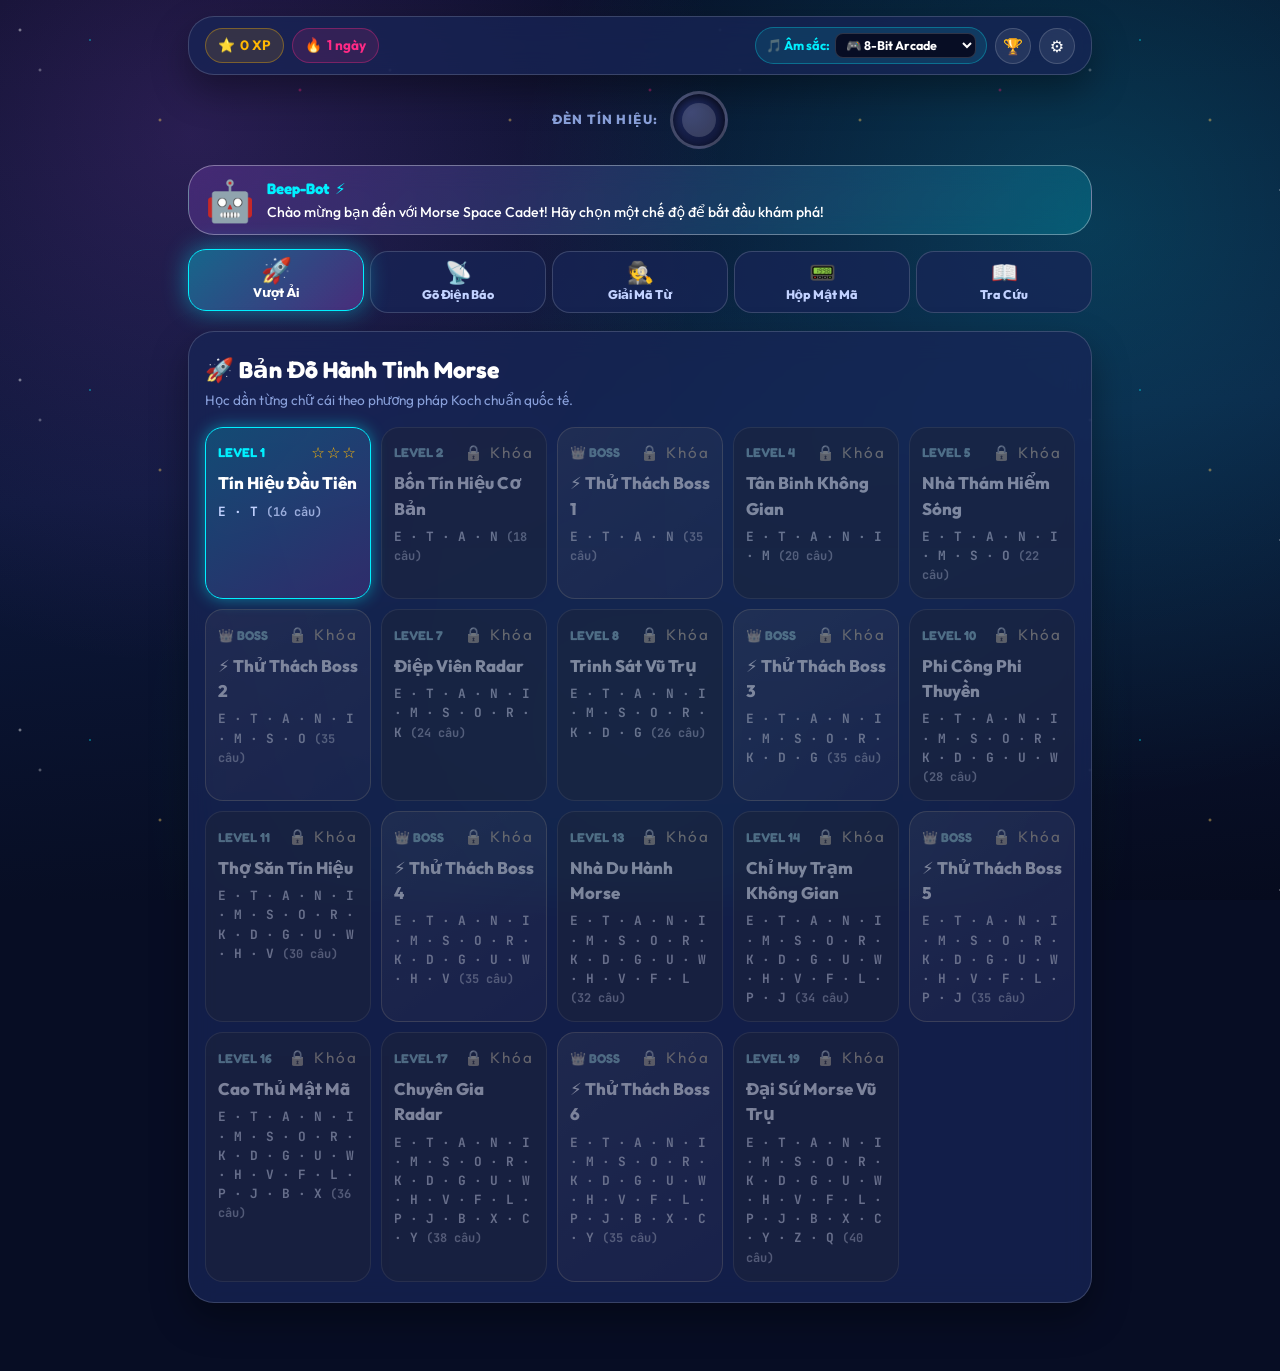
==== index-standalone.html @ 07207cd4 "Add files via upload" ====
﻿<!DOCTYPE html>
<html lang="vi">
<head>
  <meta charset="UTF-8">
  <meta name="viewport" content="width=device-width, initial-scale=1.0">
  <meta name="theme-color" content="#070d24">
  <meta name="description" content="Morse Space Cadet - Ứng dụng luyện tập mã Morse trực quan, đa giác quan và vui nhộn dành cho thiếu nhi và người mới bắt đầu.">
  <title>Morse Space Cadet 🚀 · Phiêu Lưu Mã Morse Thiếu Nhi</title>

  <!-- Google Fonts: Fredoka (Friendly Display), Outfit (Modern Clean), JetBrains Mono -->
  <link rel="preconnect" href="https://fonts.googleapis.com">
  <link rel="preconnect" href="https://fonts.gstatic.com" crossorigin>
  <link href="https://fonts.googleapis.com/css2?family=Fredoka:wght@500;600;700&family=JetBrains+Mono:wght@700;800&family=Outfit:wght@400;600;800;900&display=swap" rel="stylesheet">

  <!-- PWA & iOS Mobile App Support -->
  <link rel="manifest" href="manifest.json">
  <meta name="apple-mobile-web-app-capable" content="yes">
  <meta name="apple-mobile-web-app-status-bar-style" content="black-translucent">
  <meta name="apple-mobile-web-app-title" content="Morse Cadet">
  <link rel="apple-touch-icon" href="icons/apple-touch-icon.png">

  <style>
/* ==========================================================================
   MORSE SPACE CADET - MAIN DESIGN SYSTEM
   ========================================================================== */

:root {
  /* Color Palette: Space Adventure */
  --bg-space-dark: #070d24;
  --bg-space-medium: #0d183d;
  --bg-space-light: #162456;
  --bg-card: rgba(23, 37, 86, 0.75);
  --bg-card-hover: rgba(30, 49, 114, 0.85);
  --bg-glass: rgba(255, 255, 255, 0.08);
  --border-glass: rgba(255, 255, 255, 0.16);
  --border-glass-bright: rgba(255, 255, 255, 0.35);

  /* Primary & Accent Glows */
  --neon-cyan: #00f0ff;
  --neon-cyan-glow: rgba(0, 240, 255, 0.45);
  --neon-amber: #ffb703;
  --neon-amber-glow: rgba(255, 183, 3, 0.45);
  --neon-green: #06d6a0;
  --neon-green-glow: rgba(6, 214, 160, 0.45);
  --neon-pink: #ff2a85;
  --neon-pink-glow: rgba(255, 42, 133, 0.45);
  --neon-purple: #9d4edd;
  --neon-purple-glow: rgba(157, 78, 221, 0.45);

  /* Typography */
  --font-family-display: 'Fredoka', 'Outfit', system-ui, -apple-system, sans-serif;
  --font-family-body: 'Outfit', system-ui, -apple-system, sans-serif;
  --font-family-mono: 'JetBrains Mono', 'Courier New', monospace;

  /* Text Colors */
  --text-primary: #ffffff;
  --text-secondary: #c2d2ff;
  --text-muted: #8aa1db;
  --text-inverse: #070d24;

  /* UI Tokens */
  --radius-sm: 10px;
  --radius-md: 18px;
  --radius-lg: 26px;
  --radius-full: 9999px;
  --shadow-card: 0 16px 36px rgba(0, 0, 0, 0.35);
  --shadow-glow-cyan: 0 0 25px var(--neon-cyan-glow);
  --shadow-glow-amber: 0 0 25px var(--neon-amber-glow);
  --shadow-glow-green: 0 0 25px var(--neon-green-glow);
  --transition-fast: 0.15s cubic-bezier(0.4, 0, 0.2, 1);
  --transition-bounce: 0.35s cubic-bezier(0.34, 1.56, 0.64, 1);
}

/* ==========================================================================
   RESET & BASE
   ========================================================================== */

*, *::before, *::after {
  box-sizing: border-box;
  margin: 0;
  padding: 0;
}

html {
  font-size: 16px;
  scroll-behavior: smooth;
  -webkit-tap-highlight-color: transparent;
}

body {
  min-height: 100vh;
  font-family: var(--font-family-body);
  color: var(--text-primary);
  background-color: var(--bg-space-dark);
  background-image: 
    radial-gradient(circle at 15% 15%, rgba(157, 78, 221, 0.22) 0%, transparent 40%),
    radial-gradient(circle at 85% 25%, rgba(0, 240, 255, 0.18) 0%, transparent 45%),
    radial-gradient(circle at 50% 85%, rgba(6, 214, 160, 0.16) 0%, transparent 50%),
    linear-gradient(175deg, #070d24 0%, #0c183a 50%, #060b1e 100%);
  background-attachment: fixed;
  overflow-x: hidden;
  line-height: 1.5;
}

/* Cosmic Twinkle Stars Background */
body::before {
  content: "";
  position: fixed;
  inset: 0;
  background-image: 
    radial-gradient(2px 2px at 20px 30px, #ffffff, rgba(0,0,0,0)),
    radial-gradient(2px 2px at 40px 70px, rgba(255,255,255,0.7), rgba(0,0,0,0)),
    radial-gradient(1.5px 1.5px at 90px 40px, #00f0ff, rgba(0,0,0,0)),
    radial-gradient(2px 2px at 160px 120px, #ffd166, rgba(0,0,0,0)),
    radial-gradient(1.5px 1.5px at 230px 190px, rgba(255,255,255,0.8), rgba(0,0,0,0)),
    radial-gradient(2px 2px at 300px 90px, #ff2a85, rgba(0,0,0,0));
  background-repeat: repeat;
  background-size: 350px 350px;
  opacity: 0.65;
  pointer-events: none;
  z-index: 0;
}

/* Container */
.app-container {
  position: relative;
  width: min(920px, 94vw);
  margin: 0 auto;
  padding: 16px 8px 48px;
  z-index: 1;
}

button {
  font-family: inherit;
  border: none;
  background: none;
  cursor: pointer;
  outline: none;
}

input, select {
  font-family: inherit;
}

/* Accessibility */
.sr-only {
  position: absolute;
  width: 1px;
  height: 1px;
  padding: 0;
  margin: -1px;
  overflow: hidden;
  clip: rect(0, 0, 0, 0);
  border: 0;
}

.hidden {
  display: none !important;
}

/* ==========================================================================
   MORSE SPACE CADET - THEME SPACE & COMPONENTS (OPTIMIZED FOR MOBILE & DESKTOP)
   ========================================================================== */

/* Header & Top Status HUD */
.top-hud {
  display: flex;
  align-items: center;
  justify-content: space-between;
  flex-wrap: wrap;
  gap: 10px;
  margin-bottom: 16px;
  padding: 10px 16px;
  background: var(--bg-card);
  border: 1px solid var(--border-glass);
  border-radius: var(--radius-lg);
  backdrop-filter: blur(16px);
  box-shadow: var(--shadow-card);
}

.hud-left, .hud-right {
  display: flex;
  align-items: center;
  gap: 8px;
  flex-wrap: wrap;
}

.hud-pill {
  display: inline-flex;
  align-items: center;
  gap: 5px;
  padding: 6px 12px;
  background: var(--bg-glass);
  border: 1px solid var(--border-glass);
  border-radius: var(--radius-full);
  font-size: 0.85rem;
  font-weight: 700;
  color: var(--text-secondary);
  transition: var(--transition-fast);
  user-select: none;
}

.hud-pill:hover {
  background: rgba(255, 255, 255, 0.14);
  border-color: var(--border-glass-bright);
}

.hud-pill.xp-pill {
  color: var(--neon-amber);
  border-color: rgba(255, 183, 3, 0.35);
  background: rgba(255, 183, 3, 0.12);
}

.hud-pill.streak-pill {
  color: var(--neon-pink);
  border-color: rgba(255, 42, 133, 0.35);
  background: rgba(255, 42, 133, 0.12);
}

/* Sound Skin Selector & Controls */
.skin-selector {
  display: flex;
  align-items: center;
  gap: 5px;
  padding: 5px 10px;
  background: rgba(0, 240, 255, 0.1);
  border: 1px solid rgba(0, 240, 255, 0.3);
  border-radius: var(--radius-full);
  font-size: 0.8rem;
  font-weight: 700;
  color: var(--neon-cyan);
}

.skin-select-dropdown {
  background: var(--bg-space-dark);
  color: #fff;
  border: 1px solid var(--border-glass);
  border-radius: 8px;
  padding: 3px 6px;
  font-size: 0.78rem;
  font-weight: 700;
  cursor: pointer;
}

.icon-btn {
  display: inline-flex;
  align-items: center;
  justify-content: center;
  width: 36px;
  height: 36px;
  background: var(--bg-glass);
  border: 1px solid var(--border-glass);
  border-radius: 50%;
  color: #fff;
  font-size: 1rem;
  transition: var(--transition-fast);
}

.icon-btn:hover {
  background: rgba(255, 255, 255, 0.18);
  transform: scale(1.08);
}

.icon-btn.active {
  background: var(--neon-cyan);
  color: var(--text-inverse);
  box-shadow: 0 0 12px var(--neon-cyan-glow);
}

/* ==========================================================================
   SIGNAL BEACON HUD (LIGHT & SOUND VISUALIZER)
   ========================================================================== */

.signal-beacon-wrap {
  display: flex;
  align-items: center;
  justify-content: center;
  gap: 12px;
  margin: 8px 0 16px;
}

.beacon-lamp {
  position: relative;
  width: 58px;
  height: 58px;
  border-radius: 50%;
  background: radial-gradient(circle at 35% 35%, #1e295d, #0d1330);
  border: 3px solid rgba(255, 255, 255, 0.2);
  box-shadow: inset 0 3px 8px rgba(0, 0, 0, 0.6);
  display: flex;
  align-items: center;
  justify-content: center;
  transition: all 0.05s ease;
}

.beacon-core {
  width: 34px;
  height: 34px;
  border-radius: 50%;
  background: rgba(255, 255, 255, 0.15);
  transition: all 0.05s ease;
}

.beacon-lamp.flashing {
  border-color: #fff;
  box-shadow: 
    0 0 20px #ffea00,
    0 0 45px #ffb703,
    0 0 80px rgba(255, 183, 3, 0.8),
    inset 0 0 15px #ffffff;
  transform: scale(1.1);
}

.beacon-lamp.flashing .beacon-core {
  background: #ffffff;
  box-shadow: 0 0 25px #ffffff;
}

.beacon-label {
  font-size: 0.82rem;
  font-weight: 800;
  text-transform: uppercase;
  letter-spacing: 1.2px;
  color: var(--text-muted);
}

/* ==========================================================================
   MASCOT BEEP-BOT
   ========================================================================== */

.mascot-container {
  display: flex;
  align-items: center;
  gap: 12px;
  margin-bottom: 16px;
  padding: 12px 16px;
  background: linear-gradient(135deg, rgba(157, 78, 221, 0.25), rgba(0, 240, 255, 0.18));
  border: 1px solid var(--border-glass-bright);
  border-radius: var(--radius-lg);
  backdrop-filter: blur(12px);
  position: relative;
  overflow: hidden;
}

.mascot-bot {
  position: relative;
  font-size: 2.5rem;
  line-height: 1;
  flex-shrink: 0;
  animation: floatBot 3s ease-in-out infinite;
}

.mascot-bubble {
  position: relative;
  flex: 1;
  min-width: 0;
}

.mascot-name {
  font-family: var(--font-family-display);
  font-size: 0.95rem;
  font-weight: 800;
  color: var(--neon-cyan);
  display: flex;
  align-items: center;
  gap: 5px;
}

.mascot-msg {
  font-size: 0.88rem;
  color: #fff;
  margin-top: 2px;
  font-weight: 500;
  line-height: 1.35;
  word-break: break-word;
}

/* ==========================================================================
   MAIN NAVIGATION TABS (5 MODES)
   ========================================================================== */

.nav-tabs {
  display: grid;
  grid-template-columns: repeat(5, 1fr);
  gap: 6px;
  margin-bottom: 18px;
  width: 100%;
}

.tab-btn {
  display: flex;
  flex-direction: column;
  align-items: center;
  justify-content: center;
  gap: 4px;
  padding: 10px 4px;
  background: var(--bg-card);
  border: 1px solid var(--border-glass);
  border-radius: var(--radius-md);
  color: var(--text-secondary);
  font-size: 0.78rem;
  font-weight: 800;
  text-align: center;
  cursor: pointer;
  transition: var(--transition-bounce);
  user-select: none;
  min-width: 0;
}

.tab-btn .tab-icon {
  font-size: 1.35rem;
  line-height: 1;
  transition: transform var(--transition-bounce);
}

.tab-btn:hover {
  background: var(--bg-card-hover);
  border-color: var(--border-glass-bright);
  color: #fff;
  transform: translateY(-2px);
}

.tab-btn.active {
  background: linear-gradient(135deg, rgba(0, 240, 255, 0.35), rgba(157, 78, 221, 0.35));
  border-color: var(--neon-cyan);
  color: #fff;
  box-shadow: var(--shadow-glow-cyan);
  transform: translateY(-2px);
}

.tab-btn.active .tab-icon {
  transform: scale(1.15);
}

/* ==========================================================================
   CARDS & PANELS
   ========================================================================== */

.game-card {
  background: var(--bg-card);
  border: 1px solid var(--border-glass);
  border-radius: var(--radius-lg);
  padding: 20px 16px;
  backdrop-filter: blur(14px);
  box-shadow: var(--shadow-card);
  margin-bottom: 20px;
  position: relative;
  overflow: hidden;
  width: 100%;
}

.card-header {
  display: flex;
  align-items: center;
  justify-content: space-between;
  flex-wrap: wrap;
  gap: 10px;
  margin-bottom: 16px;
}

.card-title {
  font-family: var(--font-family-display);
  font-size: clamp(1.2rem, 4.5vw, 1.45rem);
  font-weight: 800;
  color: #fff;
  display: flex;
  align-items: center;
  gap: 6px;
}

.card-subtitle {
  font-size: 0.85rem;
  color: var(--text-muted);
  margin-top: 3px;
}

/* ==========================================================================
   BUTTONS
   ========================================================================== */

.btn {
  display: inline-flex;
  align-items: center;
  justify-content: center;
  gap: 6px;
  padding: 10px 20px;
  border-radius: var(--radius-full);
  font-family: var(--font-family-display);
  font-size: 0.95rem;
  font-weight: 800;
  text-transform: uppercase;
  letter-spacing: 0.5px;
  transition: var(--transition-bounce);
  cursor: pointer;
  user-select: none;
  box-shadow: 0 6px 16px rgba(0, 0, 0, 0.25);
  text-align: center;
  white-space: nowrap;
}

.btn:hover {
  transform: translateY(-2px) scale(1.02);
}

.btn:active {
  transform: translateY(1px) scale(0.98);
}

.btn-primary {
  background: linear-gradient(135deg, #00f0ff, #0099ff);
  color: #070d24;
  box-shadow: 0 0 16px var(--neon-cyan-glow);
}

.btn-success {
  background: linear-gradient(135deg, #06d6a0, #05a077);
  color: #070d24;
  box-shadow: 0 0 16px var(--neon-green-glow);
}

.btn-danger {
  background: linear-gradient(135deg, #ff2a85, #d90429);
  color: #fff;
  box-shadow: 0 0 16px var(--neon-pink-glow);
}

.btn-accent {
  background: linear-gradient(135deg, #ffd166, #ff9f1c);
  color: #070d24;
  box-shadow: 0 0 16px var(--neon-amber-glow);
}

.btn-ghost {
  background: var(--bg-glass);
  color: var(--text-secondary);
  border: 1px solid var(--border-glass);
}

.btn-ghost:hover {
  background: rgba(255, 255, 255, 0.16);
  color: #fff;
  border-color: var(--border-glass-bright);
}

.btn-lg {
  padding: 14px 28px;
  font-size: 1.05rem;
}

.btn-sm {
  padding: 6px 14px;
  font-size: 0.8rem;
}

/* ==========================================================================
   ADVENTURE MODE & QUIZ UI
   ========================================================================== */

.quiz-hero-display {
  display: flex;
  flex-direction: column;
  align-items: center;
  justify-content: center;
  margin: 12px 0 18px;
  text-align: center;
}

.quiz-signal-dots {
  font-family: var(--font-family-mono);
  font-size: clamp(2.2rem, 7vw, 3.4rem);
  font-weight: 900;
  color: var(--neon-cyan);
  letter-spacing: clamp(6px, 2vw, 12px);
  min-height: 56px;
  display: flex;
  align-items: center;
  justify-content: center;
  text-shadow: 0 0 15px var(--neon-cyan-glow);
}

.quiz-feedback {
  font-size: clamp(0.9rem, 3.5vw, 1.05rem);
  font-weight: 700;
  color: var(--text-secondary);
  margin-top: 6px;
  min-height: 24px;
}

.challenge-hud {
  display: flex;
  align-items: center;
  justify-content: space-between;
  padding: 8px 14px;
  background: rgba(255, 183, 3, 0.14);
  border: 1px solid rgba(255, 183, 3, 0.35);
  border-radius: var(--radius-md);
  margin-bottom: 12px;
  font-size: 0.88rem;
  font-weight: 800;
}

.hearts-display {
  font-size: 1.2rem;
  letter-spacing: 3px;
}

.progress-bar-container {
  width: 100%;
  height: 10px;
  background: rgba(255, 255, 255, 0.1);
  border-radius: var(--radius-full);
  overflow: hidden;
  margin: 8px 0 16px;
}

.progress-bar-fill {
  height: 100%;
  width: 0%;
  background: linear-gradient(90deg, var(--neon-cyan), var(--neon-green));
  border-radius: var(--radius-full);
  transition: width 0.3s ease;
  box-shadow: 0 0 12px var(--neon-green-glow);
}

/* ==========================================================================
   MOBILE-PERFECT INTERACTIVE MORSE KEYBOARD
   ========================================================================== */

.morse-keyboard {
  display: flex;
  flex-direction: column;
  gap: 6px;
  width: 100%;
  max-width: 680px;
  margin: 0 auto;
  box-sizing: border-box;
}

.keyboard-row {
  display: flex;
  justify-content: center;
  align-items: center;
  gap: 4px;
  width: 100%;
  box-sizing: border-box;
}

.key-btn {
  flex: 1 1 0;
  min-width: 0;
  max-width: 58px;
  height: 48px;
  padding: 0 2px;
  border-radius: 10px;
  background: rgba(255, 255, 255, 0.1);
  border: 1px solid var(--border-glass);
  color: #fff;
  font-family: var(--font-family-display);
  font-size: clamp(1.05rem, 3.8vw, 1.25rem);
  font-weight: 800;
  cursor: pointer;
  transition: all 0.1s ease;
  box-shadow: 0 3px 8px rgba(0, 0, 0, 0.2);
  display: flex;
  align-items: center;
  justify-content: center;
  user-select: none;
  -webkit-user-select: none;
}

.key-btn.active {
  background: linear-gradient(145deg, #1e3a8a, #2563eb);
  border-color: #60a5fa;
}

.key-btn.active:hover {
  background: linear-gradient(145deg, #2563eb, #3b82f6);
  transform: translateY(-2px);
  box-shadow: 0 5px 12px rgba(37, 99, 235, 0.4);
}

.key-btn.active:active {
  transform: translateY(1px);
}

.key-btn.disabled {
  opacity: 0.22;
  cursor: not-allowed;
  pointer-events: none;
}

.key-btn.correct-burst {
  background: var(--neon-green) !important;
  color: #070d24 !important;
  transform: scale(1.12) !important;
  box-shadow: 0 0 16px var(--neon-green-glow) !important;
}

.key-btn.wrong-burst {
  background: var(--neon-pink) !important;
  color: #fff !important;
  animation: shake 0.4s ease;
}

/* ==========================================================================
   TELEGRAPH KEYER (SENDING MODE)
   ========================================================================== */

.keyer-station {
  display: flex;
  flex-direction: column;
  align-items: center;
  text-align: center;
  gap: 16px;
  width: 100%;
}

.telegraph-key-outer {
  position: relative;
  width: min(200px, 52vw);
  aspect-ratio: 1;
  border-radius: 50%;
  padding: 12px;
  background: radial-gradient(circle at 35% 35%, #2a3b75, #111a3d);
  box-shadow: 0 12px 26px rgba(0, 0, 0, 0.4), inset 0 2px 6px rgba(255, 255, 255, 0.2);
  display: flex;
  align-items: center;
  justify-content: center;
}

.telegraph-key-btn {
  width: 100%;
  height: 100%;
  border-radius: 50%;
  background: radial-gradient(circle at 35% 30%, #7ff1d1, #06d6a0 60%, #039e75);
  border: 4px solid rgba(255, 255, 255, 0.4);
  color: #052a20;
  font-family: var(--font-family-display);
  font-size: clamp(1rem, 3.8vw, 1.25rem);
  font-weight: 900;
  cursor: pointer;
  user-select: none;
  touch-action: none;
  box-shadow: 
    0 8px 18px rgba(0, 0, 0, 0.3),
    inset 0 -6px 10px rgba(0, 0, 0, 0.2),
    inset 0 5px 10px rgba(255, 255, 255, 0.4);
  transition: all 0.08s ease;
  display: flex;
  flex-direction: column;
  align-items: center;
  justify-content: center;
  line-height: 1.2;
}

.telegraph-key-btn.pressed {
  transform: translateY(5px) scale(0.96);
  background: radial-gradient(circle at 35% 30%, #a2ffe7, #06d6a0 70%, #02805e);
  box-shadow: 
    0 3px 8px rgba(0, 0, 0, 0.2),
    0 0 22px var(--neon-green-glow),
    inset 0 4px 10px rgba(0, 0, 0, 0.3);
}

.sending-readout-box {
  width: 100%;
  max-width: 440px;
  min-height: 50px;
  padding: 10px 16px;
  background: rgba(4, 9, 26, 0.6);
  border: 1px solid var(--border-glass);
  border-radius: var(--radius-md);
  font-family: var(--font-family-mono);
  font-size: clamp(1.3rem, 5vw, 1.6rem);
  font-weight: 800;
  color: var(--neon-cyan);
  letter-spacing: 5px;
  display: flex;
  align-items: center;
  justify-content: center;
}

/* ==========================================================================
   WORD DECODER (SECRET WORD MISSION)
   ========================================================================== */

.word-mission-box {
  display: flex;
  flex-direction: column;
  align-items: center;
  gap: 14px;
  width: 100%;
}

.mystery-slots {
  display: flex;
  gap: 8px;
  flex-wrap: wrap;
  justify-content: center;
  width: 100%;
}

.mystery-slot {
  width: clamp(38px, 11vw, 54px);
  height: clamp(48px, 14vw, 64px);
  background: rgba(255, 255, 255, 0.08);
  border: 2px dashed rgba(255, 255, 255, 0.25);
  border-radius: var(--radius-md);
  display: flex;
  align-items: center;
  justify-content: center;
  font-family: var(--font-family-display);
  font-size: clamp(1.4rem, 5vw, 1.85rem);
  font-weight: 900;
  color: #fff;
  transition: var(--transition-bounce);
}

.mystery-slot.revealed {
  border: 2px solid var(--neon-cyan);
  background: rgba(0, 240, 255, 0.15);
  color: var(--neon-cyan);
  box-shadow: 0 0 14px var(--neon-cyan-glow);
  animation: popIn 0.3s cubic-bezier(0.34, 1.56, 0.64, 1);
}

.mystery-slot.current {
  border-color: var(--neon-amber);
  background: rgba(255, 183, 3, 0.12);
  box-shadow: 0 0 14px var(--neon-amber-glow);
}

.word-clue-pill {
  padding: 6px 14px;
  background: rgba(157, 78, 221, 0.15);
  border: 1px solid rgba(157, 78, 221, 0.4);
  border-radius: var(--radius-full);
  font-size: 0.85rem;
  font-weight: 700;
  color: #e0aaff;
  text-align: center;
}

/* ==========================================================================
   TRANSLATOR & BROADCASTER
   ========================================================================== */

.translator-grid {
  display: grid;
  grid-template-columns: repeat(auto-fit, minmax(260px, 1fr));
  gap: 14px;
  width: 100%;
}

.trans-box {
  display: flex;
  flex-direction: column;
  gap: 8px;
}

.trans-box textarea {
  width: 100%;
  min-height: 100px;
  padding: 12px;
  border-radius: var(--radius-md);
  background: rgba(6, 12, 33, 0.7);
  border: 1px solid var(--border-glass);
  color: #fff;
  font-size: 0.95rem;
  line-height: 1.45;
  resize: vertical;
}

.trans-box textarea:focus {
  outline: none;
  border-color: var(--neon-cyan);
  box-shadow: 0 0 12px var(--neon-cyan-glow);
}

.trans-box textarea.morse-area {
  font-family: var(--font-family-mono);
  letter-spacing: 3px;
  color: var(--neon-cyan);
}

/* ==========================================================================
   FLASHCARDS & MNEMONICS
   ========================================================================== */

.flashcard-grid {
  display: grid;
  grid-template-columns: repeat(auto-fill, minmax(110px, 1fr));
  gap: 10px;
  width: 100%;
}

.mnemonic-card {
  background: var(--bg-card);
  border: 1px solid var(--border-glass);
  border-radius: var(--radius-md);
  padding: 12px 8px;
  display: flex;
  flex-direction: column;
  align-items: center;
  text-align: center;
  cursor: pointer;
  transition: var(--transition-bounce);
}

.mnemonic-card:hover {
  background: var(--bg-card-hover);
  border-color: var(--neon-cyan);
  transform: translateY(-3px);
  box-shadow: 0 6px 16px rgba(0, 240, 255, 0.25);
}

.mnemonic-letter {
  font-family: var(--font-family-display);
  font-size: 1.75rem;
  font-weight: 900;
  color: #fff;
}

.mnemonic-code {
  font-family: var(--font-family-mono);
  font-size: 1.05rem;
  font-weight: 800;
  color: var(--neon-cyan);
  letter-spacing: 2px;
  margin: 3px 0;
}

.mnemonic-icon {
  font-size: 1.4rem;
  margin-top: 3px;
}

.mnemonic-word {
  font-size: 0.74rem;
  color: var(--text-muted);
  font-weight: 600;
}

/* ==========================================================================
   LEVEL SELECTION MAP
   ========================================================================== */

.level-map-grid {
  display: grid;
  grid-template-columns: repeat(auto-fill, minmax(140px, 1fr));
  gap: 10px;
  margin-top: 14px;
  width: 100%;
}

.level-card-btn {
  background: var(--bg-card);
  border: 1px solid var(--border-glass);
  border-radius: var(--radius-md);
  padding: 14px 12px;
  display: flex;
  flex-direction: column;
  gap: 6px;
  text-align: left;
  cursor: pointer;
  transition: var(--transition-bounce);
  position: relative;
}

.level-card-btn:hover:not(.locked) {
  background: var(--bg-card-hover);
  border-color: var(--neon-cyan);
  transform: translateY(-2px);
  box-shadow: 0 8px 20px rgba(0, 0, 0, 0.3);
}

.level-card-btn.current {
  border-color: var(--neon-cyan);
  background: linear-gradient(145deg, rgba(0, 240, 255, 0.2), rgba(157, 78, 221, 0.2));
  box-shadow: 0 0 16px var(--neon-cyan-glow);
}

.level-card-btn.challenge {
  border-color: rgba(255, 183, 3, 0.4);
  background: linear-gradient(145deg, rgba(255, 183, 3, 0.15), rgba(255, 42, 133, 0.15));
}

.level-card-btn.locked {
  opacity: 0.45;
  cursor: not-allowed;
  filter: grayscale(0.8);
}

.level-stars {
  color: var(--neon-amber);
  font-size: 0.95rem;
  letter-spacing: 2px;
}

.level-num-badge {
  font-family: var(--font-family-display);
  font-size: 0.8rem;
  font-weight: 800;
  color: var(--neon-cyan);
}

.level-letters-tag {
  font-family: var(--font-family-mono);
  font-size: 0.8rem;
  font-weight: 700;
  color: var(--text-secondary);
}

/* ==========================================================================
   BADGES & TROPHIES
   ========================================================================== */

.badge-grid {
  display: grid;
  grid-template-columns: repeat(auto-fill, minmax(110px, 1fr));
  gap: 10px;
  width: 100%;
}

.badge-item {
  background: var(--bg-card);
  border: 1px solid var(--border-glass);
  border-radius: var(--radius-md);
  padding: 12px 8px;
  display: flex;
  flex-direction: column;
  align-items: center;
  text-align: center;
  gap: 4px;
  transition: var(--transition-fast);
}

.badge-item.unlocked {
  border-color: var(--neon-amber);
  background: rgba(255, 183, 3, 0.1);
  box-shadow: 0 0 12px var(--neon-amber-glow);
}

.badge-item.locked {
  opacity: 0.35;
  filter: grayscale(1);
}

.badge-icon {
  font-size: 1.8rem;
}

.badge-title {
  font-family: var(--font-family-display);
  font-size: 0.8rem;
  font-weight: 800;
  color: #fff;
}

.badge-desc {
  font-size: 0.7rem;
  color: var(--text-muted);
}

/* ==========================================================================
   MODAL DIALOGS
   ========================================================================== */

.modal-overlay {
  position: fixed;
  inset: 0;
  background: rgba(4, 8, 24, 0.85);
  backdrop-filter: blur(8px);
  display: flex;
  align-items: center;
  justify-content: center;
  padding: 14px;
  z-index: 100;
  animation: fadeIn 0.2s ease;
}

.modal-box {
  width: min(500px, 94vw);
  background: linear-gradient(160deg, #162456, #0d183d);
  border: 1px solid var(--border-glass-bright);
  border-radius: var(--radius-lg);
  padding: 24px 18px;
  text-align: center;
  box-shadow: 0 20px 50px rgba(0, 0, 0, 0.6);
  animation: popIn 0.35s cubic-bezier(0.34, 1.56, 0.64, 1);
}

.modal-icon {
  font-size: 3.5rem;
  margin-bottom: 10px;
}

.modal-title {
  font-family: var(--font-family-display);
  font-size: clamp(1.4rem, 5vw, 1.7rem);
  font-weight: 900;
  color: #fff;
  margin-bottom: 6px;
}

.modal-desc {
  font-size: 0.92rem;
  color: var(--text-secondary);
  line-height: 1.45;
  margin-bottom: 20px;
}

.modal-actions {
  display: flex;
  gap: 10px;
  justify-content: center;
  flex-wrap: wrap;
}

/* Canvas Confetti */
#confettiCanvas {
  position: fixed;
  inset: 0;
  pointer-events: none;
  z-index: 99;
}

/* ==========================================================================
   RESPONSIVE MEDIA QUERIES FOR PORTRAIT MOBILE
   ========================================================================== */

@media (max-width: 640px) {
  .app-container {
    width: 100%;
    padding: 8px 6px 36px;
  }

  .top-hud {
    padding: 8px 10px;
    gap: 6px;
    margin-bottom: 12px;
  }

  .hud-pill {
    padding: 5px 9px;
    font-size: 0.78rem;
  }

  .skin-selector {
    padding: 4px 8px;
    font-size: 0.75rem;
  }

  .skin-select-dropdown {
    padding: 2px 4px;
    font-size: 0.72rem;
    max-width: 115px;
  }

  .icon-btn {
    width: 32px;
    height: 32px;
    font-size: 0.9rem;
  }

  .signal-beacon-wrap {
    margin: 4px 0 12px;
    gap: 8px;
  }

  .beacon-lamp {
    width: 50px;
    height: 50px;
  }

  .beacon-core {
    width: 28px;
    height: 28px;
  }

  .mascot-container {
    padding: 10px 12px;
    gap: 10px;
    margin-bottom: 12px;
    border-radius: var(--radius-md);
  }

  .mascot-bot {
    font-size: 2rem;
  }

  .mascot-name {
    font-size: 0.88rem;
  }

  .mascot-msg {
    font-size: 0.8rem;
  }

  .nav-tabs {
    gap: 4px;
    margin-bottom: 14px;
  }

  .tab-btn {
    padding: 8px 2px;
    font-size: 0.7rem;
    gap: 2px;
    border-radius: 10px;
  }

  .tab-btn .tab-icon {
    font-size: 1.15rem;
  }

  .game-card {
    padding: 14px 10px;
    border-radius: 16px;
    margin-bottom: 14px;
  }

  /* Keyboard on portrait phones: perfect fit */
  .morse-keyboard {
    gap: 5px;
  }

  .keyboard-row {
    gap: 3px;
  }

  .key-btn {
    height: 44px;
    font-size: 1.1rem;
    border-radius: 8px;
  }

  .quiz-hero-display {
    margin: 6px 0 14px;
  }

  .quiz-signal-dots {
    min-height: 48px;
  }

  .btn {
    padding: 8px 16px;
    font-size: 0.88rem;
  }
}

@media (max-width: 380px) {
  /* Extra small screens like iPhone SE / Galaxy Fold */
  .key-btn {
    height: 40px;
    font-size: 0.98rem;
    border-radius: 6px;
  }

  .keyboard-row {
    gap: 2px;
  }

  .tab-btn {
    font-size: 0.65rem;
    padding: 6px 1px;
  }

  .tab-btn .tab-icon {
    font-size: 1.05rem;
  }
}

/* ==========================================================================
   MORSE SPACE CADET - KEYFRAME ANIMATIONS & EFFECTS
   ========================================================================== */

@keyframes floatBot {
  0%, 100% {
    transform: translateY(0) rotate(0deg);
  }
  50% {
    transform: translateY(-8px) rotate(2deg);
  }
}

@keyframes popIn {
  0% {
    opacity: 0;
    transform: scale(0.85);
  }
  100% {
    opacity: 1;
    transform: scale(1);
  }
}

@keyframes fadeIn {
  0% { opacity: 0; }
  100% { opacity: 1; }
}

@keyframes shake {
  0%, 100% { transform: translateX(0); }
  20%, 60% { transform: translateX(-8px); }
  40%, 80% { transform: translateX(8px); }
}

@keyframes pulseGlow {
  0%, 100% {
    box-shadow: 0 0 15px var(--neon-cyan-glow);
  }
  50% {
    box-shadow: 0 0 35px var(--neon-cyan-glow), 0 0 10px #ffffff;
  }
}

@keyframes starSpin {
  0% { transform: scale(0) rotate(-180deg); opacity: 0; }
  70% { transform: scale(1.25) rotate(15deg); opacity: 1; }
  100% { transform: scale(1) rotate(0deg); opacity: 1; }
}

@keyframes comboFlame {
  0%, 100% {
    filter: drop-shadow(0 0 4px #ffb703) drop-shadow(0 0 8px #ff2a85);
    transform: scale(1);
  }
  50% {
    filter: drop-shadow(0 0 8px #ffb703) drop-shadow(0 0 14px #ff2a85);
    transform: scale(1.08);
  }
}

.anim-shake {
  animation: shake 0.4s ease;
}

.anim-pop {
  animation: popIn 0.3s cubic-bezier(0.34, 1.56, 0.64, 1);
}

.anim-combo-flame {
  animation: comboFlame 1.2s infinite;
}

</style>
</head>
<body>

  <!-- Background Canvas for Confetti Fireworks -->
  <canvas id="confettiCanvas"></canvas>

  <div class="app-container">

    <!-- ====================================================================
         TOP STATUS HUD
         ==================================================================== -->
    <header class="top-hud">
      <div class="hud-left">
        <div class="hud-pill xp-pill">
          <span>⭐</span>
          <span id="hudXp">0 XP</span>
        </div>
        <div class="hud-pill streak-pill">
          <span>🔥</span>
          <span id="hudStreak">1 ngày</span>
        </div>
      </div>

      <div class="hud-right">
        <!-- Sound Skin Selector -->
        <div class="skin-selector">
          <span>🎵 Âm sắc:</span>
          <select id="hudSkinSelect" class="skin-select-dropdown">
            <option value="arcade">🎮 8-Bit Arcade</option>
            <option value="laser">🚀 Laser Blaster</option>
            <option value="sonar">🛸 Cosmic Sonar</option>
            <option value="classic">📻 Cổ Điển LCWO</option>
          </select>
        </div>

        <button class="icon-btn" id="hudBadgesBtn" title="Tủ Danh Hiệu & Huy Hiệu">🏆</button>
        <button class="icon-btn" id="hudSettingsBtn" title="Cài Đặt">⚙️</button>
      </div>
    </header>

    <!-- ====================================================================
         SIGNAL BEACON LAMP (SYNCHRONIZED LIGHT FLASH)
         ==================================================================== -->
    <div class="signal-beacon-wrap">
      <div class="beacon-label">Đèn Tín Hiệu:</div>
      <div class="beacon-lamp" id="beaconLamp" title="Đèn tín hiệu quang học chớp sáng đồng bộ theo nhịp Morse">
        <div class="beacon-core"></div>
      </div>
    </div>

    <!-- ====================================================================
         MASCOT BEEP-BOT GREETING & STATUS
         ==================================================================== -->
    <div class="mascot-container">
      <div class="mascot-bot" id="mascotBot">🤖</div>
      <div class="mascot-bubble">
        <div class="mascot-name"><span>Beep-Bot</span> <span>⚡</span></div>
        <div class="mascot-msg" id="mascotMsg">Sẵn sàng thám hiểm không gian mã Morse cùng bạn!</div>
      </div>
    </div>

    <!-- ====================================================================
         NAVIGATION TABS (5 GAME & PRACTICE MODES)
         ==================================================================== -->
    <nav class="nav-tabs" role="tablist">
      <button class="tab-btn active" id="tabAdventure" role="tab">
        <span class="tab-icon">🚀</span>
        <span>Vượt Ải</span>
      </button>
      <button class="tab-btn" id="tabSending" role="tab">
        <span class="tab-icon">📡</span>
        <span>Gõ Điện Báo</span>
      </button>
      <button class="tab-btn" id="tabWordDecoder" role="tab">
        <span class="tab-icon">🕵️</span>
        <span>Giải Mã Từ</span>
      </button>
      <button class="tab-btn" id="tabTranslator" role="tab">
        <span class="tab-icon">📟</span>
        <span>Hộp Mật Mã</span>
      </button>
      <button class="tab-btn" id="tabFlashcards" role="tab">
        <span class="tab-icon">📖</span>
        <span>Tra Cứu</span>
      </button>
    </nav>

    <!-- ====================================================================
         TAB 1: ADVENTURE MODE (13 KOCH LESSONS + BOSS REVIEWS)
         ==================================================================== -->
    <main id="viewAdventure">
      <!-- Level Map Select Screen -->
      <section id="levelSelectView" class="game-card">
        <div class="card-header">
          <div>
            <h1 class="card-title">🚀 Bản Đồ Hành Tinh Morse</h1>
            <p class="card-subtitle">Học dần từng chữ cái theo phương pháp Koch chuẩn quốc tế.</p>
          </div>
        </div>
        <div class="level-map-grid" id="levelMapGrid"></div>
      </section>

      <!-- Level Quiz Play Screen (Hidden by default) -->
      <section id="adventurePlayView" class="game-card hidden">
        <div class="card-header">
          <div>
            <h2 class="card-title" id="advLevelTitle">🚀 Level 1 · Tín Hiệu Đầu Tiên</h2>
            <p class="card-subtitle" id="advLevelLetters">Ký tự: E · T</p>
          </div>
          <button class="btn btn-ghost btn-sm" id="advBackToMapTopBtn">🗺️ Đổi Màn</button>
        </div>

        <!-- Boss Challenge Hearts & Status -->
        <div class="challenge-hud hidden" id="advChallengeHud">
          <span>⚡ 15 câu đúng liên tiếp để vượt ải sớm!</span>
          <span class="hearts-display" id="advHearts">❤️❤️❤️</span>
        </div>

        <!-- Progress Track -->
        <div style="display: flex; justify-content: space-between; font-size: 0.88rem; font-weight: 800; color: var(--text-secondary);">
          <span>Tiến trình câu hỏi</span>
          <span id="advProgressText">0 / 16</span>
        </div>
        <div class="progress-bar-container">
          <div class="progress-bar-fill" id="advProgressFill"></div>
        </div>

        <!-- Newly Introduced Letters in this Level -->
        <div style="display: flex; align-items: center; gap: 8px; flex-wrap: wrap; margin-bottom: 12px;">
          <span style="font-size: 0.85rem; font-weight: 800; color: var(--text-muted);">Ký tự mới màn này:</span>
          <div id="advNewLetterCards" style="display: flex; gap: 6px; flex-wrap: wrap;"></div>
        </div>

        <!-- Central Signal & Question Hero Display -->
        <div class="quiz-hero-display">
          <div class="quiz-signal-dots" id="advSignalDots">• • •</div>
          <div class="quiz-feedback" id="advFeedback">Lắng nghe tín hiệu rồi chọn chữ cái tương ứng!</div>
          <div style="margin-top: 14px; display: flex; gap: 10px;">
            <button class="btn btn-primary" id="advReplayAudioBtn">🔊 Nghe Lại (Phím Space)</button>
          </div>
        </div>

        <!-- Interactive Answer Keyboard -->
        <div class="morse-keyboard" id="advKeyboard"></div>
      </section>
    </main>

    <!-- ====================================================================
         TAB 2: SENDING MODE (TELEGRAPH KEYER)
         ==================================================================== -->
    <section id="viewSending" class="game-card hidden">
      <div class="card-header">
        <div>
          <h2 class="card-title">📡 Trạm Phát Tín Hiệu Điện Báo</h2>
          <p class="card-subtitle">Nhấn giữ phím tròn để tự tạo chấm ngắn và gạch dài.</p>
        </div>
        <div style="display: flex; gap: 8px;">
          <button class="btn btn-ghost btn-sm active" id="sendingSubLearnBtn">🎓 Học Gõ</button>
          <button class="btn btn-ghost btn-sm" id="sendingSubChallengeBtn">⚡ Thử Thách</button>
        </div>
      </div>

      <!-- Challenge HUD -->
      <div class="challenge-hud hidden" id="sendingChallengeHud">
        <span id="sendingProgressText">1 / 10</span>
        <span class="hearts-display" id="sendingHearts">❤️❤️❤️</span>
      </div>

      <div class="keyer-station">
        <div>
          <div style="font-size: 0.9rem; color: var(--text-muted); font-weight: 700;">Hãy phát chữ:</div>
          <div style="font-size: clamp(3.5rem, 10vw, 5rem); font-family: var(--font-family-display); font-weight: 900; line-height: 1.1; color: #fff;" id="sendingTargetLetter">E</div>
          <div style="font-size: 1.5rem; color: var(--neon-cyan); letter-spacing: 6px; font-weight: 900;" id="sendingTargetHint">•</div>
          <button class="btn btn-ghost btn-sm" style="margin-top: 8px;" id="sendingSampleAudioBtn">🔊 Nghe Mẫu</button>
        </div>

        <!-- Large Tactile Telegraph Key Button -->
        <div class="telegraph-key-outer">
          <button class="telegraph-key-btn" id="telegraphKeyBtn">NHẤN &amp; GIỮ<br><span style="font-size: 0.8rem; opacity: 0.85;">(Hoặc Space)</span></button>
        </div>

        <div class="sending-readout-box" id="sendingReadout">• • •</div>
        <div id="sendingFeedbackMsg" style="min-height: 24px; font-size: 0.95rem; font-weight: 700; color: var(--text-secondary);">Nhấn ngắn = Chấm (•) · Nhấn lâu hơn = Gạch (—)</div>

        <div style="display: flex; gap: 10px;">
          <button class="btn btn-ghost btn-sm" id="sendingResetBufferBtn">↻ Xóa Bộ Nhớ Đệm</button>
        </div>
      </div>
    </section>

    <!-- ====================================================================
         TAB 3: WORD DECODER (SECRET WORD MISSION)
         ==================================================================== -->
    <section id="viewWordDecoder" class="game-card hidden">
      <div class="card-header">
        <div>
          <h2 class="card-title">🕵️ Điệp Viên Giải Mã Từ Bí Mật</h2>
          <p class="card-subtitle">Nghe từng ký tự để ghép thành từ vựng hoàn chỉnh.</p>
        </div>
        <button class="btn btn-accent btn-sm" id="wordNextMissionBtn">Từ Khác ↻</button>
      </div>

      <div class="word-mission-box">
        <div class="word-clue-pill" id="wordCategoryClue">Chủ đề: Động vật · Gợi ý: "Bạn mèo kêu meo meo"</div>

        <!-- Mystery Letter Slots -->
        <div class="mystery-slots" id="wordMysterySlots"></div>

        <div id="wordFeedbackMsg" style="font-size: 1rem; font-weight: 800; color: var(--text-secondary); min-height: 24px;">Lắng nghe tín hiệu của ô đang sáng!</div>

        <div style="display: flex; gap: 10px;">
          <button class="btn btn-primary" id="wordPlayLetterBtn">🔊 Nghe Ký Tự Này</button>
          <button class="btn btn-ghost" id="wordPlayFullBtn">🎵 Nghe Cả Từ</button>
        </div>

        <!-- Keyboard for Word Guesses -->
        <div class="morse-keyboard" id="wordKeyboard" style="margin-top: 10px;"></div>
      </div>
    </section>

    <!-- ====================================================================
         TAB 4: TRANSLATOR & BROADCASTER
         ==================================================================== -->
    <section id="viewTranslator" class="game-card hidden">
      <div class="card-header">
        <div>
          <h2 class="card-title">📟 Hộp Mật Mã &amp; Phát Sóng Toàn Cầu</h2>
          <p class="card-subtitle">Dịch văn bản sang Morse và phát sóng âm thanh + đèn flash.</p>
        </div>
      </div>

      <!-- Quick Preset Phrases -->
      <div style="display: flex; align-items: center; gap: 8px; flex-wrap: wrap; margin-bottom: 16px;">
        <span style="font-size: 0.85rem; font-weight: 800; color: var(--text-muted);">Mẫu câu nhanh:</span>
        <button class="hud-pill trans-preset-btn" data-text="SOS">🆘 SOS</button>
        <button class="hud-pill trans-preset-btn" data-text="HELLO">👋 HELLO</button>
        <button class="hud-pill trans-preset-btn" data-text="SPACE CADET">🚀 SPACE CADET</button>
        <button class="hud-pill trans-preset-btn" data-text="I LOVE YOU">❤️ I LOVE YOU</button>
      </div>

      <div class="translator-grid">
        <div class="trans-box">
          <label style="font-weight: 800; color: var(--text-secondary);">Văn Bản Bình Thường (Tiếng Việt / English):</label>
          <textarea id="transTextInput" placeholder="Nhập tin nhắn bí mật của bạn ở đây... (Ví dụ: XIN CHAO)"></textarea>
        </div>

        <div class="trans-box">
          <label style="font-weight: 800; color: var(--neon-cyan);">Mã Morse Tương Ứng:</label>
          <textarea id="transMorseInput" class="morse-area" placeholder="Hoặc gõ mã Morse ở đây... (Ví dụ: ... --- ...)"></textarea>
        </div>
      </div>

      <div style="display: flex; gap: 12px; justify-content: center; flex-wrap: wrap; margin-top: 20px;">
        <button class="btn btn-success btn-lg" id="transBroadcastBtn">📡 Phát Tín Hiệu (Loa + Đèn)</button>
        <button class="btn btn-danger" id="transStopBtn">⏹ Dừng Phát</button>
        <button class="btn btn-ghost" id="transCopyMorseBtn">📋 Sao Chép Mã Morse</button>
      </div>
    </section>

    <!-- ====================================================================
         TAB 5: FLASHCARDS & VISUAL MNEMONICS LIBRARY
         ==================================================================== -->
    <section id="viewFlashcards" class="game-card hidden">
      <div class="card-header">
        <div>
          <h2 class="card-title">📖 Thư Viện Tra Cứu &amp; Thẻ Gợi Nhớ (Mnemonics)</h2>
          <p class="card-subtitle">Bấm vào từng thẻ để nghe âm thanh chuẩn và xem mẹo ghi nhớ hình ảnh.</p>
        </div>
        <div style="display: flex; gap: 6px;">
          <button class="btn btn-ghost btn-sm active flashcard-filter-btn" data-filter="all">Tất Cả</button>
          <button class="btn btn-ghost btn-sm flashcard-filter-btn" data-filter="alpha">Chữ Cái (A-Z)</button>
          <button class="btn btn-ghost btn-sm flashcard-filter-btn" data-filter="num">Chữ Số (0-9)</button>
        </div>
      </div>

      <div class="flashcard-grid" id="flashcardGrid"></div>
    </section>

  </div>

  <script>
/* ==========================================================================
   MORSE SPACE CADET - MORSE DATA, LESSONS & MNEMONICS
   ========================================================================== */

const MORSE = {
  // Alphabet
  A: ".-",
  B: "-...",
  C: "-.-.",
  D: "-..",
  E: ".",
  F: "..-.",
  G: "--.",
  H: "....",
  I: "..",
  J: ".---",
  K: "-.-",
  L: ".-..",
  M: "--",
  N: "-.",
  O: "---",
  P: ".--.",
  Q: "--.-",
  R: ".-.",
  S: "...",
  T: "-",
  U: "..-",
  V: "...-",
  W: ".--",
  X: "-..-",
  Y: "-.--",
  Z: "--..",

  // Numbers
  "1": ".----",
  "2": "..---",
  "3": "...--",
  "4": "....-",
  "5": ".....",
  "6": "-....",
  "7": "--...",
  "8": "---..",
  "9": "----.",
  "0": "-----",

  // Punctuation
  "?": "..--..",
  "!": "-.-.--",
  "/": "-..-.",
  "=": "-...-"
};

// Reverse map for decoding
const REVERSE_MORSE = {};
Object.entries(MORSE).forEach(([char, code]) => {
  REVERSE_MORSE[code] = char;
});

// Convert standard dots/dashes to visual symbols
function formatMorseSymbols(code) {
  if (!code) return "";
  return code.replaceAll(".", "•").replaceAll("-", "—");
}

/* ==========================================================================
   13 KOCH METHOD LESSONS
   ========================================================================== */
const LESSONS_DATA = [
  {
    level: 1,
    name: "Tín Hiệu Đầu Tiên",
    newLetters: ["E", "T"],
    letters: ["E", "T"],
    desc: "Làm quen với Chấm ngắn (E) và Gạch dài (T)."
  },
  {
    level: 2,
    name: "Bốn Tín Hiệu Cơ Bản",
    newLetters: ["A", "N"],
    letters: ["E", "T", "A", "N"],
    desc: "Mở rộng với A (•—) và N (—•)."
  },
  {
    level: 3,
    name: "Tân Binh Không Gian",
    newLetters: ["I", "M"],
    letters: ["E", "T", "A", "N", "I", "M"],
    desc: "Thêm I (••) và M (——) cho nhịp điệu."
  },
  {
    level: 4,
    name: "Nhà Thám Hiểm Sóng",
    newLetters: ["S", "O"],
    letters: ["E", "T", "A", "N", "I", "M", "S", "O"],
    desc: "Học tín hiệu huyền thoại SOS (S •••, O ———)."
  },
  {
    level: 5,
    name: "Điệp Viên Radar",
    newLetters: ["R", "K"],
    letters: ["E", "T", "A", "N", "I", "M", "S", "O", "R", "K"],
    desc: "Phản xạ nhanh với R (•—•) và K (—•—)."
  },
  {
    level: 6,
    name: "Trinh Sát Vũ Trụ",
    newLetters: ["D", "G"],
    letters: ["E", "T", "A", "N", "I", "M", "S", "O", "R", "K", "D", "G"],
    desc: "Giải mã các âm thanh trầm D (—••) và G (——•)."
  },
  {
    level: 7,
    name: "Phi Công Phi Thuyền",
    newLetters: ["U", "W"],
    letters: ["E", "T", "A", "N", "I", "M", "S", "O", "R", "K", "D", "G", "U", "W"],
    desc: "Chinh phục U (••—) và W (•——)."
  },
  {
    level: 8,
    name: "Thợ Săn Tín Hiệu",
    newLetters: ["H", "V"],
    letters: ["E", "T", "A", "N", "I", "M", "S", "O", "R", "K", "D", "G", "U", "W", "H", "V"],
    desc: "H (••••) 4 chấm dồn dập và V (•••—) khúc khải hoàn."
  },
  {
    level: 9,
    name: "Nhà Du Hành Morse",
    newLetters: ["F", "L"],
    letters: ["E", "T", "A", "N", "I", "M", "S", "O", "R", "K", "D", "G", "U", "W", "H", "V", "F", "L"],
    desc: "Luyện đôi tai sắc bén với F (••—•) và L (•—••)."
  },
  {
    level: 10,
    name: "Chỉ Huy Trạm Không Gian",
    newLetters: ["P", "J"],
    letters: ["E", "T", "A", "N", "I", "M", "S", "O", "R", "K", "D", "G", "U", "W", "H", "V", "F", "L", "P", "J"],
    desc: "Phát âm dài P (•——•) và J (•———)."
  },
  {
    level: 11,
    name: "Cao Thủ Mật Mã",
    newLetters: ["B", "X"],
    letters: ["E", "T", "A", "N", "I", "M", "S", "O", "R", "K", "D", "G", "U", "W", "H", "V", "F", "L", "P", "J", "B", "X"],
    desc: "Giải mã B (—•••) và X (—••—)."
  },
  {
    level: 12,
    name: "Chuyên Gia Radar",
    newLetters: ["C", "Y"],
    letters: ["E", "T", "A", "N", "I", "M", "S", "O", "R", "K", "D", "G", "U", "W", "H", "V", "F", "L", "P", "J", "B", "X", "C", "Y"],
    desc: "Chuẩn bị về đích với C (—•—•) và Y (—•——)."
  },
  {
    level: 13,
    name: "Đại Sứ Morse Vũ Trụ",
    newLetters: ["Z", "Q"],
    letters: ["E", "T", "A", "N", "I", "M", "S", "O", "R", "K", "D", "G", "U", "W", "H", "V", "F", "L", "P", "J", "B", "X", "C", "Y", "Z", "Q"],
    desc: "Mở khóa toàn bộ 26 chữ cái với Z (——••) và Q (——•—)!"
  }
];

// Build Full Level Array with Interleaved Boss Review Challenges
const LEVELS_LIST = [];
LESSONS_DATA.forEach((lesson, index) => {
  LEVELS_LIST.push({
    ...lesson,
    type: "lesson",
    levelNumber: LEVELS_LIST.length + 1
  });

  // After every 2 lessons, insert a Boss Review Challenge
  if ((index + 1) % 2 === 0) {
    const challengeNum = (index + 1) / 2;
    LEVELS_LIST.push({
      type: "challenge",
      challengeId: challengeNum,
      levelNumber: LEVELS_LIST.length + 1,
      name: `⚡ Thử Thách Boss ${challengeNum}`,
      newLetters: [],
      letters: [...lesson.letters],
      desc: `Ôn tập tổng hợp cấp độ 1 đến ${index + 1}. Có 3 Tim!`
    });
  }
});

/* ==========================================================================
   VISUAL MNEMONICS (HÌNH GỢI NHỚ TRẺ EM)
   ========================================================================== */
const MNEMONICS = {
  A: { icon: "✈️", word: "Airplane", hint: "Máy bay cất cánh (ngắn - dài)", code: ".-" },
  B: { icon: "🍌", word: "Banana", hint: "Một nải chuối (dài - ngắn - ngắn - ngắn)", code: "-..." },
  C: { icon: "🍬", word: "Candy", hint: "Kẹo ngọt ngào (dài - ngắn - dài - ngắn)", code: "-.-." },
  D: { icon: "🐶", word: "Dog", hint: "Chú cún vẫy đuôi (dài - ngắn - ngắn)", code: "-.." },
  E: { icon: "👁️", word: "Eye", hint: "Một chớp mắt ngắn (chấm)", code: "." },
  F: { icon: "🦊", word: "Fox", hint: "Cáo thông minh (ngắn - ngắn - dài - ngắn)", code: "..-." },
  G: { icon: "🦒", word: "Giraffe", hint: "Hươu cao cổ (dài - dài - ngắn)", code: "--." },
  H: { icon: "🏠", word: "Home", hint: "4 bức tường nhà (4 chấm)", code: "...." },
  I: { icon: "🍦", word: "Ice cream", hint: "2 viên kem ngon (2 chấm)", code: ".." },
  J: { icon: "🤹", word: "Juggler", hint: "Tung 3 bóng dài (ngắn - dài - dài - dài)", code: ".---" },
  K: { icon: "🦘", word: "Kangaroo", hint: "Chuột túi nhảy (dài - ngắn - dài)", code: "-.-" },
  L: { icon: "🍋", word: "Lemon", hint: "Quả chanh mọng (ngắn - dài - ngắn - ngắn)", code: ".-.." },
  M: { icon: "🌙", word: "Moon", hint: "2 vầng trăng sáng (2 gạch)", code: "--" },
  N: { icon: "🥜", word: "Nut", hint: "Hạt dẻ cắn đôi (dài - ngắn)", code: "-." },
  O: { icon: "🦉", word: "Owl", hint: "Cú mèo cú vọ (3 gạch dài)", code: "---" },
  P: { icon: "🐧", word: "Penguin", hint: "Chim cánh cụt (ngắn - dài - dài - ngắn)", code: ".--." },
  Q: { icon: "👑", word: "Queen", hint: "Vương miện lấp lánh (dài - dài - ngắn - dài)", code: "--.-" },
  R: { icon: "🤖", word: "Robot", hint: "Robot Beep-Bot (ngắn - dài - ngắn)", code: ".-." },
  S: { icon: "🍓", word: "Strawberry", hint: "3 quả dâu tây (3 chấm)", code: "..." },
  T: { icon: "🌲", word: "Tree", hint: "Thân cây thẳng đứng (1 gạch)", code: "-" },
  U: { icon: "🦄", word: "Unicorn", hint: "Kỳ lân kỳ diệu (ngắn - ngắn - dài)", code: "..-" },
  V: { icon: "🎻", word: "Violin", hint: "Nhạc giao hưởng (3 ngắn - 1 dài)", code: "...-" },
  W: { icon: "🌊", word: "Wave", hint: "Sóng biển dập dềnh (ngắn - dài - dài)", code: ".--" },
  X: { icon: "⚔️", word: "Xylophone", hint: "Hai thanh kiếm chéo (dài - 2 ngắn - dài)", code: "-..-" },
  Y: { icon: "⛵", word: "Yacht", hint: "Thuyền buồm ra khơi (dài - ngắn - 2 dài)", code: "-.--" },
  Z: { icon: "🦓", word: "Zebra", hint: "Ngựa vằn dũng cảm (2 dài - 2 ngắn)", code: "--.." }
};

/* ==========================================================================
   SECRET WORDS FOR WORD DECODER MISSION
   ========================================================================== */
const SECRET_WORDS = [
  // Cấp độ 1: 2-3 chữ cái
  { word: "HI", clue: "Lời chào thân thiện!", category: "Giao tiếp", icon: "👋" },
  { word: "SOS", clue: "Tín hiệu cấp cứu vũ trụ!", category: "Khẩn cấp", icon: "🆘" },
  { word: "CAT", clue: "Bạn mèo kêu meo meo", category: "Động vật", icon: "🐱" },
  { word: "DOG", clue: "Bạn cún trung thành", category: "Động vật", icon: "🐶" },
  { word: "SUN", clue: "Mặt trời ấm áp", category: "Vũ trụ", icon: "☀️" },
  { word: "EGG", clue: "Quả trứng nở ra chim non", category: "Thức ăn", icon: "🥚" },
  { word: "ICE", clue: "Đá lạnh mát rượi", category: "Thiên nhiên", icon: "🧊" },
  { word: "RED", clue: "Màu đỏ rực rỡ", category: "Màu sắc", icon: "🔴" },
  { word: "FOX", clue: "Cáo thông minh nhanh nhẹn", category: "Động vật", icon: "🦊" },

  // Cấp độ 2: 4 chữ cái
  { word: "STAR", clue: "Ngôi sao lấp lánh trên trời", category: "Vũ trụ", icon: "⭐" },
  { word: "MOON", clue: "Mặt trăng tròn đêm rằm", category: "Vũ trụ", icon: "🌙" },
  { word: "SHIP", clue: "Phi thuyền thám hiểm ngân hà", category: "Vũ trụ", icon: "🚀" },
  { word: "HERO", clue: "Người hùng nhí dũng cảm", category: "Nhân vật", icon: "🦸" },
  { word: "LION", clue: "Chúa sơn lâm dũng mãnh", category: "Động vật", icon: "🦁" },
  { word: "BEAR", clue: "Chú gấu thích mật ong", category: "Động vật", icon: "🐻" },
  { word: "CODE", clue: "Mật mã bí mật", category: "Khoa học", icon: "💻" },
  { word: "GAME", clue: "Trò chơi siêu thú vị", category: "Giải trí", icon: "🎮" },
  { word: "BIRD", clue: "Chú chim hót líu lo", category: "Động vật", icon: "🐦" },

  // Cấp độ 3: 5 chữ cái
  { word: "ROBOT", clue: "Người bạn máy Beep-Bot", category: "Công nghệ", icon: "🤖" },
  { word: "SPACE", clue: "Không gian vũ trụ bao la", category: "Vũ trụ", icon: "🌌" },
  { word: "MAGIC", clue: "Phép thuật kỳ diệu", category: "Huyền bí", icon: "✨" },
  { word: "EARTH", clue: "Trái Đất hành tinh xanh", category: "Vũ trụ", icon: "🌍" },
  { word: "BRAVE", clue: "Dũng cảm vượt qua thử thách", category: "Phẩm chất", icon: "🛡️" },
  { word: "WATER", clue: "Nguồn nước trong lành", category: "Thiên nhiên", icon: "💧" }
];

/* ==========================================================================
   12 BADGES / ACHIEVEMENTS
   ========================================================================== */
const BADGES_DEF = [
  { id: "cadet", icon: "🚀", title: "Tân Binh Vũ Trụ", desc: "Hoàn thành màn học đầu tiên (Level 1)." },
  { id: "streak_5", icon: "🔥", title: "Bàn Tay Nhanh Nhẹn", desc: "Đạt chuỗi 5 câu đúng liên tiếp." },
  { id: "streak_15", icon: "⚡", title: "Tia Chớp Morse", desc: "Đạt chuỗi 15 câu đúng liên tiếp." },
  { id: "boss_slayer", icon: "👑", title: "Vượt Ải Boss", desc: "Chiến thắng một màn Thử Thách Boss." },
  { id: "word_hunter", icon: "🕵️", title: "Thám Tử Mật Mã", desc: "Giải mã thành công 3 từ bí mật." },
  { id: "broadcaster", icon: "📡", title: "Trạm Phát Sóng", desc: "Phát sóng 1 thông điệp bí mật." },
  { id: "keyer_master", icon: "🎹", title: "Nghệ Sĩ Điện Báo", desc: "Phát đúng 5 chữ cái ở chế độ Luyện Gõ." },
  { id: "halfway", icon: "🪐", title: "Thám Hiểm Nửa Ngân Hà", desc: "Mở khóa thành công Level 7." },
  { id: "all_letters", icon: "🏆", title: "Đại Sứ Morse Toàn Năng", desc: "Mở khóa toàn bộ 13 Level bảng chữ cái." },
  { id: "star_collector", icon: "⭐", title: "Bầu Trời Ngôi Sao", desc: "Thu thập đủ 15 ngôi sao vàng." },
  { id: "sound_explorer", icon: "🎵", title: "Đôi Tai Âm Nhạc", desc: "Thử qua cả 4 bộ âm thanh khác nhau." },
  { id: "perfect_run", icon: "💎", title: "Tuyệt Đối Hoàn Hảo", desc: "Vượt qua một bài học với độ chính xác 100%." }
];

/* ==========================================================================
   MORSE SPACE CADET - WEB AUDIO SYNTHESIZER ENGINE
   ========================================================================== */

class AudioEngine {
  constructor() {
    this.ctx = null;
    this.currentSkin = "arcade"; // 'arcade', 'laser', 'sonar', 'classic'
    this.frequency = 600; // Hz
    this.wpm = 14;
    this.volume = 0.8;
    this.activeOsc = null;
    this.activeGain = null;
    this.isMuted = false;
    this.isPlayingSequence = false;
    this.sequenceCancelToken = { cancel: false };

    // Callbacks for visual sync
    this.onToneStart = null;
    this.onToneEnd = null;
  }

  // Initialize Audio Context on first user interaction
  init() {
    if (!this.ctx) {
      const AudioCtx = window.AudioContext || window.webkitAudioContext;
      if (AudioCtx) {
        this.ctx = new AudioCtx();
      }
    }
    if (this.ctx && this.ctx.state === "suspended") {
      this.ctx.resume();
    }
  }

  setSkin(skinName) {
    this.currentSkin = skinName;
  }

  setWpm(wpm) {
    this.wpm = Math.max(8, Math.min(30, Number(wpm)));
  }

  setFrequency(freq) {
    this.frequency = Math.max(300, Math.min(1000, Number(freq)));
  }

  // Dit duration in milliseconds based on PARIS standard (1200 / WPM)
  getDitDurationMs() {
    return 1200 / this.wpm;
  }

  /* ==========================================================================
     START & STOP SINGLE TONE (For Manual Keyer & Sequence)
     ========================================================================== */
  startTone(freq = this.frequency) {
    this.init();
    if (!this.ctx || this.isMuted) return;

    if (this.activeOsc) {
      this.stopTone();
    }

    try {
      const now = this.ctx.currentTime;
      const osc = this.ctx.createOscillator();
      const gain = this.ctx.createGain();

      // Configure Oscillator Waveform based on Sound Skin
      switch (this.currentSkin) {
        case "arcade":
          osc.type = "square";
          osc.frequency.setValueAtTime(freq, now);
          gain.gain.setValueAtTime(0.001, now);
          gain.gain.linearRampToValueAtTime(0.18 * this.volume, now + 0.006);
          break;

        case "laser":
          osc.type = "sawtooth";
          osc.frequency.setValueAtTime(freq * 1.25, now);
          osc.frequency.exponentialRampToValueAtTime(freq * 0.85, now + 0.12);
          gain.gain.setValueAtTime(0.001, now);
          gain.gain.linearRampToValueAtTime(0.2 * this.volume, now + 0.008);
          break;

        case "sonar":
          osc.type = "sine";
          osc.frequency.setValueAtTime(freq * 1.1, now);
          osc.frequency.exponentialRampToValueAtTime(freq, now + 0.05);
          gain.gain.setValueAtTime(0.001, now);
          gain.gain.linearRampToValueAtTime(0.3 * this.volume, now + 0.015);
          break;

        case "classic":
        default:
          osc.type = "sine";
          osc.frequency.setValueAtTime(freq, now);
          gain.gain.setValueAtTime(0.001, now);
          gain.gain.linearRampToValueAtTime(0.3 * this.volume, now + 0.005);
          break;
      }

      osc.connect(gain);
      gain.connect(this.ctx.destination);
      osc.start(now);

      this.activeOsc = osc;
      this.activeGain = gain;

      if (typeof this.onToneStart === "function") {
        this.onToneStart();
      }
    } catch (e) {
      console.warn("AudioEngine startTone error:", e);
    }
  }

  stopTone() {
    if (!this.ctx || !this.activeOsc || !this.activeGain) return;

    try {
      const now = this.ctx.currentTime;
      this.activeGain.gain.cancelScheduledValues(now);
      this.activeGain.gain.setValueAtTime(this.activeGain.gain.value, now);
      this.activeGain.gain.linearRampToValueAtTime(0.0001, now + 0.012);

      const osc = this.activeOsc;
      setTimeout(() => {
        try {
          osc.stop();
          osc.disconnect();
        } catch (_) {}
      }, 20);

      this.activeOsc = null;
      this.activeGain = null;

      if (typeof this.onToneEnd === "function") {
        this.onToneEnd();
      }
    } catch (e) {
      console.warn("AudioEngine stopTone error:", e);
    }
  }

  /* ==========================================================================
     PLAY MORSE CODE SEQUENCE
     ========================================================================== */
  async playMorse(code, customWpm = null) {
    this.init();
    if (!code) return;

    // Cancel any currently playing sequence
    this.stopSequence();
    this.isPlayingSequence = true;
    const token = { cancel: false };
    this.sequenceCancelToken = token;

    const ditMs = customWpm ? 1200 / customWpm : this.getDitDurationMs();
    const dahMs = ditMs * 3;
    const elementGapMs = ditMs;
    const letterGapMs = ditMs * 3;
    const wordGapMs = ditMs * 7;

    for (let i = 0; i < code.length; i++) {
      if (token.cancel) break;

      const char = code[i];

      if (char === "." || char === "•") {
        this.startTone();
        await this._sleep(ditMs);
        this.stopTone();
        await this._sleep(elementGapMs);
      } else if (char === "-" || char === "—") {
        this.startTone();
        await this._sleep(dahMs);
        this.stopTone();
        await this._sleep(elementGapMs);
      } else if (char === " ") {
        await this._sleep(letterGapMs);
      } else if (char === "/" || char === "|") {
        await this._sleep(wordGapMs);
      }
    }

    this.isPlayingSequence = false;
  }

  stopSequence() {
    if (this.sequenceCancelToken) {
      this.sequenceCancelToken.cancel = true;
    }
    this.stopTone();
    this.isPlayingSequence = false;
  }

  /* ==========================================================================
     GAME SOUND EFFECTS (SFX)
     ========================================================================== */
  playSuccessChime() {
    this.init();
    if (!this.ctx || this.isMuted) return;

    const now = this.ctx.currentTime;
    const freqs = [523.25, 659.25, 783.99, 1046.5]; // C5 - E5 - G5 - C6
    freqs.forEach((f, idx) => {
      const osc = this.ctx.createOscillator();
      const gain = this.ctx.createGain();
      osc.type = "triangle";
      osc.frequency.setValueAtTime(f, now + idx * 0.07);

      gain.gain.setValueAtTime(0.001, now + idx * 0.07);
      gain.gain.linearRampToValueAtTime(0.22 * this.volume, now + idx * 0.07 + 0.02);
      gain.gain.exponentialRampToValueAtTime(0.001, now + idx * 0.07 + 0.28);

      osc.connect(gain);
      gain.connect(this.ctx.destination);
      osc.start(now + idx * 0.07);
      osc.stop(now + idx * 0.07 + 0.3);
    });
  }

  playWrongBoop() {
    this.init();
    if (!this.ctx || this.isMuted) return;

    const now = this.ctx.currentTime;
    const osc = this.ctx.createOscillator();
    const gain = this.ctx.createGain();

    osc.type = "sawtooth";
    osc.frequency.setValueAtTime(220, now);
    osc.frequency.linearRampToValueAtTime(140, now + 0.25);

    gain.gain.setValueAtTime(0.2 * this.volume, now);
    gain.gain.exponentialRampToValueAtTime(0.001, now + 0.25);

    osc.connect(gain);
    gain.connect(this.ctx.destination);
    osc.start(now);
    osc.stop(now + 0.26);
  }

  playLevelUpFanfare() {
    this.init();
    if (!this.ctx || this.isMuted) return;

    const notes = [
      { f: 523.25, d: 0.12 }, // C5
      { f: 523.25, d: 0.12 }, // C5
      { f: 523.25, d: 0.12 }, // C5
      { f: 659.25, d: 0.28 }, // E5
      { f: 783.99, d: 0.28 }, // G5
      { f: 1046.5, d: 0.55 }  // C6
    ];

    let t = this.ctx.currentTime;
    notes.forEach((n) => {
      const osc = this.ctx.createOscillator();
      const gain = this.ctx.createGain();
      osc.type = "square";
      osc.frequency.setValueAtTime(n.f, t);

      gain.gain.setValueAtTime(0.001, t);
      gain.gain.linearRampToValueAtTime(0.18 * this.volume, t + 0.02);
      gain.gain.exponentialRampToValueAtTime(0.001, t + n.d);

      osc.connect(gain);
      gain.connect(this.ctx.destination);
      osc.start(t);
      osc.stop(t + n.d + 0.05);
      t += n.d + 0.03;
    });
  }

  playClickTap() {
    this.init();
    if (!this.ctx || this.isMuted) return;
    const now = this.ctx.currentTime;
    const osc = this.ctx.createOscillator();
    const gain = this.ctx.createGain();

    osc.type = "sine";
    osc.frequency.setValueAtTime(800, now);
    gain.gain.setValueAtTime(0.1 * this.volume, now);
    gain.gain.exponentialRampToValueAtTime(0.001, now + 0.03);

    osc.connect(gain);
    gain.connect(this.ctx.destination);
    osc.start(now);
    osc.stop(now + 0.04);
  }

  _sleep(ms) {
    return new Promise((resolve) => setTimeout(resolve, ms));
  }
}

// Global Audio Engine Instance
const soundEngine = new AudioEngine();

/* ==========================================================================
   MORSE SPACE CADET - VISUAL ENGINE (MASCOT, BEACON & CONFETTI)
   ========================================================================== */

class VisualEngine {
  constructor() {
    this.beaconEl = null;
    this.mascotMsgEl = null;
    this.mascotBotEl = null;
    this.confettiCanvas = null;
    this.confettiCtx = null;
    this.particles = [];
    this.animId = null;
  }

  init() {
    this.beaconEl = document.getElementById("beaconLamp");
    this.mascotMsgEl = document.getElementById("mascotMsg");
    this.mascotBotEl = document.getElementById("mascotBot");
    this.confettiCanvas = document.getElementById("confettiCanvas");

    if (this.confettiCanvas) {
      this.confettiCtx = this.confettiCanvas.getContext("2d");
      this.resizeCanvas();
      window.addEventListener("resize", () => this.resizeCanvas());
    }

    // Connect audio engine callbacks to beacon visual flash
    soundEngine.onToneStart = () => this.setBeaconFlash(true);
    soundEngine.onToneEnd = () => this.setBeaconFlash(false);
  }

  resizeCanvas() {
    if (!this.confettiCanvas) return;
    this.confettiCanvas.width = window.innerWidth;
    this.confettiCanvas.height = window.innerHeight;
  }

  /* ==========================================================================
     BEACON FLASHLIGHT
     ========================================================================== */
  setBeaconFlash(isFlashing) {
    if (!this.beaconEl) return;
    if (isFlashing) {
      this.beaconEl.classList.add("flashing");
    } else {
      this.beaconEl.classList.remove("flashing");
    }
  }

  /* ==========================================================================
     MASCOT BEEP-BOT
     ========================================================================== */
  setMascotState(message, emotion = "happy") {
    if (this.mascotMsgEl) {
      this.mascotMsgEl.textContent = message;
      this.mascotMsgEl.classList.remove("anim-pop");
      void this.mascotMsgEl.offsetWidth; // Trigger reflow
      this.mascotMsgEl.classList.add("anim-pop");
    }

    if (this.mascotBotEl) {
      // Set robot avatar emoji/icon
      const icons = {
        happy: "🤖",
        cheer: "🥳",
        thinking: "🧐",
        oops: "😅",
        dance: "🚀",
        hero: "⭐"
      };
      this.mascotBotEl.textContent = icons[emotion] || "🤖";
    }
  }

  /* ==========================================================================
     CANVAS CONFETTI PARTICLE SYSTEM (Zero Dependency)
     ========================================================================== */
  launchConfetti(durationMs = 2500) {
    if (!this.confettiCanvas || !this.confettiCtx) return;
    this.resizeCanvas();

    const colors = ["#00f0ff", "#ffb703", "#ff2a85", "#06d6a0", "#ffd166", "#9d4edd", "#ffffff"];
    const count = 120;

    for (let i = 0; i < count; i++) {
      this.particles.push({
        x: window.innerWidth * 0.5 + (Math.random() - 0.5) * 300,
        y: window.innerHeight * 0.45,
        vx: (Math.random() - 0.5) * 16,
        vy: (Math.random() - 1.2) * 18,
        size: Math.random() * 8 + 5,
        color: colors[Math.floor(Math.random() * colors.length)],
        rotation: Math.random() * 360,
        vRot: (Math.random() - 0.5) * 12,
        shape: Math.random() > 0.4 ? "rect" : "circle",
        alpha: 1,
        decay: Math.random() * 0.008 + 0.006
      });
    }

    if (!this.animId) {
      this._animateConfetti();
    }
  }

  _animateConfetti() {
    if (!this.confettiCtx) return;
    this.confettiCtx.clearRect(0, 0, this.confettiCanvas.width, this.confettiCanvas.height);

    for (let i = this.particles.length - 1; i >= 0; i--) {
      const p = this.particles[i];
      p.x += p.vx;
      p.y += p.vy;
      p.vy += 0.45; // Gravity
      p.rotation += p.vRot;
      p.alpha -= p.decay;

      if (p.alpha <= 0 || p.y > window.innerHeight + 50) {
        this.particles.splice(i, 1);
        continue;
      }

      this.confettiCtx.save();
      this.confettiCtx.globalAlpha = Math.max(0, p.alpha);
      this.confettiCtx.translate(p.x, p.y);
      this.confettiCtx.rotate((p.rotation * Math.PI) / 180);
      this.confettiCtx.fillStyle = p.color;

      if (p.shape === "rect") {
        this.confettiCtx.fillRect(-p.size / 2, -p.size / 2, p.size, p.size * 0.6);
      } else {
        this.confettiCtx.beginPath();
        this.confettiCtx.arc(0, 0, p.size / 2, 0, Math.PI * 2);
        this.confettiCtx.fill();
      }

      this.confettiCtx.restore();
    }

    if (this.particles.length > 0) {
      this.animId = requestAnimationFrame(() => this._animateConfetti());
    } else {
      this.animId = null;
      this.confettiCtx.clearRect(0, 0, this.confettiCanvas.width, this.confettiCanvas.height);
    }
  }
}

// Global Visual Engine Instance
const visualEngine = new VisualEngine();

/* ==========================================================================
   MORSE SPACE CADET - STORAGE & GAMIFICATION MANAGER
   ========================================================================== */

class StorageManager {
  constructor() {
    this.prefix = "morseSpace_";
    this.data = {
      unlockedLevel: 1,
      stars: {}, // { 1: 3, 2: 2, ... }
      xp: 0,
      streak: 1,
      lastActiveDate: new Date().toDateString(),
      badges: [],
      wordsDecodedCount: 0,
      keyerSuccessCount: 0,
      totalQuestions: 0,
      correctQuestions: 0,
      usedSkins: ["arcade"],
      settings: {
        soundSkin: "arcade",
        wpm: 14,
        frequency: 600,
        volume: 0.8
      }
    };
    this.load();
  }

  load() {
    try {
      // Check legacy values if upgrading from previous version
      const legacyLevel = localStorage.getItem("morseUnlockedLevel");
      const legacyStep = localStorage.getItem("morseUnlockedStep");
      const legacyWpm = localStorage.getItem("morseSpeedWpm");

      const saved = localStorage.getItem(this.prefix + "data");
      if (saved) {
        this.data = Object.assign(this.data, JSON.parse(saved));
      } else if (legacyStep || legacyLevel) {
        this.data.unlockedLevel = Number(legacyStep) || Number(legacyLevel) || 1;
        if (legacyWpm) this.data.settings.wpm = Number(legacyWpm);
      }

      // Check daily streak
      const today = new Date().toDateString();
      if (this.data.lastActiveDate !== today) {
        const lastDate = new Date(this.data.lastActiveDate);
        const diffDays = Math.round((new Date(today) - lastDate) / (1000 * 60 * 60 * 24));
        if (diffDays === 1) {
          this.data.streak += 1;
        } else if (diffDays > 1) {
          this.data.streak = 1;
        }
        this.data.lastActiveDate = today;
        this.save();
      }
    } catch (e) {
      console.warn("StorageManager load error:", e);
    }
  }

  save() {
    try {
      localStorage.setItem(this.prefix + "data", JSON.stringify(this.data));
    } catch (e) {
      console.warn("StorageManager save error:", e);
    }
  }

  addXp(amount) {
    this.data.xp += amount;
    this.save();
    this.updateHUD();
  }

  setLevelStars(levelNum, starCount) {
    const prev = this.data.stars[levelNum] || 0;
    if (starCount > prev) {
      this.data.stars[levelNum] = starCount;
      this.save();
    }
    this.checkStarBadge();
  }

  unlockNextLevel(currentLevelNum) {
    if (currentLevelNum >= this.data.unlockedLevel) {
      this.data.unlockedLevel = Math.min(LEVELS_LIST.length, currentLevelNum + 1);
      this.save();
    }

    if (this.data.unlockedLevel >= 1) {
      this.unlockBadge("cadet");
    }
    if (this.data.unlockedLevel >= 7) {
      this.unlockBadge("halfway");
    }
    if (this.data.unlockedLevel >= LEVELS_LIST.length) {
      this.unlockBadge("all_letters");
    }
  }

  unlockBadge(badgeId) {
    if (!this.data.badges.includes(badgeId)) {
      this.data.badges.push(badgeId);
      this.save();

      const def = BADGES_DEF.find((b) => b.id === badgeId);
      if (def) {
        this.showBadgeModal(def);
        this.addXp(100);
      }
    }
  }

  checkStarBadge() {
    const totalStars = Object.values(this.data.stars).reduce((a, b) => a + b, 0);
    if (totalStars >= 15) {
      this.unlockBadge("star_collector");
    }
  }

  recordUsedSkin(skinName) {
    if (!this.data.usedSkins.includes(skinName)) {
      this.data.usedSkins.push(skinName);
      if (this.data.usedSkins.length >= 4) {
        this.unlockBadge("sound_explorer");
      }
      this.save();
    }
  }

  showBadgeModal(badge) {
    visualEngine.launchConfetti();
    soundEngine.playLevelUpFanfare();

    const modal = document.createElement("div");
    modal.className = "modal-overlay";
    modal.innerHTML = `
      <div class="modal-box">
        <div class="modal-icon">${badge.icon}</div>
        <div class="modal-title">Huy Hiệu Mới Mở Khóa!</div>
        <h3 style="color: var(--neon-amber); margin-bottom: 8px;">${badge.title}</h3>
        <p class="modal-desc">${badge.desc}</p>
        <p style="color: var(--neon-cyan); font-weight: 800; margin-bottom: 16px;">+100 XP Thưởng</p>
        <button class="btn btn-primary" id="closeBadgeModalBtn">Tuyệt Vời! 🚀</button>
      </div>
    `;

    document.body.appendChild(modal);
    modal.querySelector("#closeBadgeModalBtn").addEventListener("click", () => {
      modal.remove();
    });
  }

  updateHUD() {
    const xpEl = document.getElementById("hudXp");
    const streakEl = document.getElementById("hudStreak");
    if (xpEl) xpEl.textContent = `${this.data.xp} XP`;
    if (streakEl) streakEl.textContent = `${this.data.streak} ngày`;
  }
}

// Global Storage Manager Instance
const storage = new StorageManager();

/* ==========================================================================
   MORSE SPACE CADET - ADVENTURE MODE (13 KOCH LESSONS & BOSS CHALLENGES)
   - Dynamic Question Count Scaling based on character pool size
   - Smart Spaced Repetition (50% focus on newly introduced characters)
   - Real-time Mastery Tracking for new letters
   ========================================================================== */

class AdventureMode {
  constructor() {
    this.currentLevelIndex = 0; // 0-based index in LEVELS_LIST
    this.levelData = null;
    this.targetQuestionCount = 16;
    this.currentQuestionIndex = 0;
    this.currentLetter = "";
    this.score = 0;
    this.tries = 0;
    this.combo = 0;
    this.maxCombo = 0;
    this.hearts = 3;
    this.isLocked = false;
    this.levelOneAlternator = 0;
    this.newLettersCorrectCount = {}; // { 'A': 3, 'N': 4 }
    this.requiredMasteryPerNewLetter = 4; // Cần đúng ít nhất 4 lần mỗi chữ mới
  }

  init() {
    // Render Level Selection Grid on load
    this.renderLevelMap();
  }

  renderLevelMap() {
    const grid = document.getElementById("levelMapGrid");
    if (!grid) return;
    grid.innerHTML = "";

    LEVELS_LIST.forEach((level, idx) => {
      const isUnlocked = level.levelNumber <= storage.data.unlockedLevel;
      const starsCount = storage.data.stars[level.levelNumber] || 0;
      const isChallenge = level.type === "challenge";

      const card = document.createElement("div");
      card.className = `level-card-btn ${isUnlocked ? "" : "locked"} ${isChallenge ? "challenge" : ""} ${level.levelNumber === storage.data.unlockedLevel ? "current" : ""}`;
      
      const starsHtml = isUnlocked
        ? "★".repeat(starsCount) + "☆".repeat(3 - starsCount)
        : "🔒 Khóa";

      const qCount = this.calculateTargetQuestionCount(level);

      card.innerHTML = `
        <div style="display: flex; justify-content: space-between; align-items: center;">
          <span class="level-num-badge">${isChallenge ? "👑 BOSS" : `LEVEL ${level.levelNumber}`}</span>
          <span class="level-stars">${starsHtml}</span>
        </div>
        <div style="font-size: 1.05rem; font-weight: 800; color: #fff;">${level.name}</div>
        <div class="level-letters-tag">${level.letters.join(" · ")} <span style="opacity:0.75; font-size:0.75rem;">(${qCount} câu)</span></div>
      `;

      if (isUnlocked) {
        card.addEventListener("click", () => {
          soundEngine.playClickTap();
          this.startLevel(idx);
        });
      }

      grid.appendChild(card);
    });
  }

  /**
   * Tính số lượng câu hỏi thử thách lũy tiến theo số lượng chữ cái đã mở
   * Càng nhiều chữ cái ➔ Càng tăng số câu để người học có đủ lượt thực hành chữ mới
   */
  calculateTargetQuestionCount(levelData) {
    if (levelData.type === "challenge") {
      return 35; // Màn Boss tổng hợp thử thách 35 câu
    }

    const letterCount = (levelData.letters && levelData.letters.length) || 2;
    
    // Công thức tính số câu lũy tiến theo số lượng chữ cái:
    // Level 1 (2 chữ): 16 câu
    // Level 2 (4 chữ): 18 câu (Chữ mới ~10 lần, chữ cũ ~8 lần)
    // Level 3 (6 chữ): 20 câu
    // Level 4 (8 chữ): 22 câu
    // Level 5 (10 chữ): 24 câu
    // Level 6 (12 chữ): 26 câu
    // Level 7 (14 chữ): 28 câu
    // Level 8 (16 chữ): 30 câu
    // Level 9 (18 chữ): 32 câu
    // Level 10-13 (20-26 chữ): 34 - 40 câu
    const dynamicCount = Math.min(40, Math.max(16, 16 + Math.round((letterCount - 2) * 1.0)));
    return dynamicCount;
  }

  startLevel(index) {
    this.currentLevelIndex = index;
    this.levelData = LEVELS_LIST[index];
    this.currentQuestionIndex = 0;
    this.score = 0;
    this.tries = 0;
    this.combo = 0;
    this.maxCombo = 0;
    this.hearts = 3;
    this.isLocked = false;
    this.levelOneAlternator = 0;

    // Reset bộ đếm thành thạo chữ mới
    this.newLettersCorrectCount = {};
    if (this.levelData.newLetters) {
      this.levelData.newLetters.forEach(char => {
        this.newLettersCorrectCount[char] = 0;
      });
    }

    // Tự động điều chỉnh số lượng thử thách theo quy mô kho chữ cái
    this.targetQuestionCount = this.calculateTargetQuestionCount(this.levelData);

    // Switch views
    document.getElementById("levelSelectView").classList.add("hidden");
    document.getElementById("adventurePlayView").classList.remove("hidden");

    // Update Headers
    document.getElementById("advLevelTitle").textContent = `${this.levelData.type === "challenge" ? "👑 " : "🚀 "}${this.levelData.name}`;
    document.getElementById("advLevelLetters").textContent = `Ký tự: ${this.levelData.letters.join(" · ")} (${this.targetQuestionCount} thử thách)`;
    
    const challengeHud = document.getElementById("advChallengeHud");
    if (this.levelData.type === "challenge") {
      challengeHud.classList.remove("hidden");
      this.updateHeartsDisplay();
    } else {
      challengeHud.classList.add("hidden");
    }

    this.renderKeyboard();
    this.renderNewLetterCards();
    this.updateProgress();

    const newCharsText = this.levelData.newLetters && this.levelData.newLetters.length > 0
      ? ` Chữ mới bài này: [${this.levelData.newLetters.join(", ")}]!`
      : "";

    visualEngine.setMascotState(
      `Chào mừng đến với ${this.levelData.name}!${newCharsText} Cùng luyện tập ${this.targetQuestionCount} câu nhé!`,
      "cheer"
    );

    this.nextQuestion();
  }

  renderNewLetterCards() {
    const container = document.getElementById("advNewLetterCards");
    if (!container) return;
    container.innerHTML = "";

    if (this.levelData.newLetters && this.levelData.newLetters.length > 0) {
      this.levelData.newLetters.forEach((char) => {
        const code = MORSE[char];
        const correctCount = this.newLettersCorrectCount[char] || 0;
        const isMastered = correctCount >= this.requiredMasteryPerNewLetter;

        const card = document.createElement("div");
        card.id = `newLetterCard_${char}`;
        card.className = "hud-pill";
        card.style.background = isMastered ? "rgba(6, 214, 160, 0.25)" : "rgba(0, 240, 255, 0.15)";
        card.style.borderColor = isMastered ? "var(--neon-green)" : "var(--neon-cyan)";
        card.style.color = "#fff";
        card.style.transition = "all 0.3s ease";
        card.innerHTML = `
          <strong>${char}</strong>: <span style="color:${isMastered ? 'var(--neon-green)' : 'var(--neon-cyan)'}; letter-spacing:2px;">${formatMorseSymbols(code)}</span>
          <span style="font-size:0.75rem; margin-left:6px; opacity:0.9;">(${correctCount}/${this.requiredMasteryPerNewLetter} ${isMastered ? '⭐' : '🎯'})</span>
        `;
        container.appendChild(card);
      });
    }
  }

  updateNewLettersCards() {
    if (!this.levelData.newLetters) return;
    this.levelData.newLetters.forEach((char) => {
      const card = document.getElementById(`newLetterCard_${char}`);
      if (!card) return;
      const code = MORSE[char];
      const correctCount = this.newLettersCorrectCount[char] || 0;
      const isMastered = correctCount >= this.requiredMasteryPerNewLetter;

      card.style.background = isMastered ? "rgba(6, 214, 160, 0.25)" : "rgba(0, 240, 255, 0.15)";
      card.style.borderColor = isMastered ? "var(--neon-green)" : "var(--neon-cyan)";
      card.innerHTML = `
        <strong>${char}</strong>: <span style="color:${isMastered ? 'var(--neon-green)' : 'var(--neon-cyan)'}; letter-spacing:2px;">${formatMorseSymbols(code)}</span>
        <span style="font-size:0.75rem; margin-left:6px; opacity:0.9;">(${correctCount}/${this.requiredMasteryPerNewLetter} ${isMastered ? '⭐' : '🎯'})</span>
      `;
    });
  }

  renderKeyboard() {
    const keyboard = document.getElementById("advKeyboard");
    if (!keyboard) return;
    keyboard.innerHTML = "";

    const rows = ["QWERTYUIOP", "ASDFGHJKL", "ZXCVBNM"];
    rows.forEach((rowChars) => {
      const rowDiv = document.createElement("div");
      rowDiv.className = "keyboard-row";

      [...rowChars].forEach((char) => {
        const key = document.createElement("button");
        key.className = "key-btn";
        key.textContent = char;
        key.id = `advKey_${char}`;

        const isIncluded = this.levelData.letters.includes(char);
        const isNewLetter = this.levelData.newLetters && this.levelData.newLetters.includes(char);

        if (isIncluded) {
          key.classList.add("active");
          if (isNewLetter) {
            key.style.borderColor = "var(--neon-cyan)";
            key.style.boxShadow = "0 0 8px rgba(0, 240, 255, 0.3)";
          }
          key.addEventListener("click", () => this.handleAnswer(char, key));
        } else {
          key.classList.add("disabled");
        }

        rowDiv.appendChild(key);
      });

      keyboard.appendChild(rowDiv);
    });
  }

  /**
   * Thuật toán chọn câu hỏi thông minh (Smart Adaptive Weighting):
   * 1. 4 câu đầu tiên: Bắt buộc lần lượt giới thiệu các chữ mới.
   * 2. Trong toàn bộ bài: Chữ mới chiếm 50% - 55% tổng số lần xuất hiện.
   * 3. Ưu tiên chữ mới nào có số lần làm đúng ít hơn để người học nhớ sâu.
   */
  nextQuestion() {
    this.isLocked = false;

    const newLetters = this.levelData.newLetters || [];
    const allLetters = this.levelData.letters || [];

    if (this.levelData.levelNumber === 1) {
      // Màn 1: Luân phiên E và T
      this.currentLetter = this.levelData.letters[this.levelOneAlternator % 2];
      this.levelOneAlternator++;
    } else if (newLetters.length > 0 && this.currentQuestionIndex < newLetters.length * 2) {
      // GIAI ĐOẠN 1 (WARM-UP): 4 câu đầu bắt buộc luân phiên giới thiệu chữ mới
      this.currentLetter = newLetters[this.currentQuestionIndex % newLetters.length];
    } else {
      // GIAI ĐOẠN 2: PHÂN BỔ TRỌNG SỐ THÔNG MINH
      // Tỷ lệ 52% chọn chữ mới, 48% chọn chữ cũ ôn tập
      const shouldPickNew = (Math.random() < 0.52 && newLetters.length > 0);

      if (shouldPickNew) {
        // Ưu tiên chữ mới có số lần đúng ít hơn
        const sortedNew = [...newLetters].sort((a, b) => 
          (this.newLettersCorrectCount[a] || 0) - (this.newLettersCorrectCount[b] || 0)
        );
        this.currentLetter = sortedNew[0];
      } else {
        // Chọn từ các chữ đã học trước đó (ôn tập tổng hợp)
        const oldLetters = allLetters.filter(c => !newLetters.includes(c));
        const pool = oldLetters.length > 0 ? oldLetters : allLetters;
        this.currentLetter = pool[Math.floor(Math.random() * pool.length)];
      }
    }

    document.getElementById("advSignalDots").textContent = "• • •";
    document.getElementById("advFeedback").textContent = "Nhấn [Nghe Tín Hiệu] hoặc Phím Space để nghe!";

    // Tự động phát âm thanh Morse
    setTimeout(() => {
      this.playCurrentMorse();
    }, 250);
  }

  playCurrentMorse() {
    if (!this.currentLetter) return;
    const code = MORSE[this.currentLetter];
    soundEngine.playMorse(code);
  }

  handleAnswer(selectedChar, btnEl) {
    if (this.isLocked) return;
    soundEngine.init();

    this.tries++;
    storage.data.totalQuestions++;

    const isNew = this.levelData.newLetters && this.levelData.newLetters.includes(selectedChar);

    if (selectedChar === this.currentLetter) {
      // Đúng!
      this.isLocked = true;
      this.score++;
      this.combo++;
      if (this.combo > this.maxCombo) this.maxCombo = this.combo;
      storage.data.correctQuestions++;
      storage.addXp(10 + this.combo * 2);

      // Cập nhật số lần làm đúng chữ mới
      if (isNew) {
        this.newLettersCorrectCount[selectedChar] = (this.newLettersCorrectCount[selectedChar] || 0) + 1;
        this.updateNewLettersCards();
      }

      if (btnEl) btnEl.classList.add("correct-burst");
      soundEngine.playSuccessChime();

      // Check combo badges
      if (this.combo >= 5) storage.unlockBadge("streak_5");
      if (this.combo >= 15) storage.unlockBadge("streak_15");

      document.getElementById("advSignalDots").textContent = `${this.currentLetter} = ${formatMorseSymbols(MORSE[this.currentLetter])}`;
      document.getElementById("advFeedback").textContent = `Chính xác! Chuỗi: ${this.combo} 🔥`;
      visualEngine.setMascotState(`Xuất sắc! Bạn đoán đúng chữ ${this.currentLetter}!`, "cheer");

      this.currentQuestionIndex++;
      this.updateProgress();

      // Check for early victory in boss challenge with 15 combo
      if (this.levelData.type === "challenge" && this.combo >= 15) {
        setTimeout(() => this.finishLevel(true), 800);
        return;
      }

      // Check if target questions completed
      if (this.currentQuestionIndex >= this.targetQuestionCount) {
        setTimeout(() => this.finishLevel(false), 800);
        return;
      }

      setTimeout(() => {
        if (btnEl) btnEl.classList.remove("correct-burst");
        this.nextQuestion();
      }, 750);

    } else {
      // Sai!
      this.combo = 0;
      soundEngine.playWrongBoop();
      if (btnEl) btnEl.classList.add("wrong-burst");
      visualEngine.setMascotState(`Ôi suýt đúng! Hãy nghe lại chữ ${this.currentLetter} nhé!`, "oops");

      document.getElementById("advFeedback").textContent = `Chưa đúng rồi! Hãy thử lại câu này nhé.`;

      if (this.levelData.type === "challenge") {
        this.hearts--;
        this.updateHeartsDisplay();
        if (this.hearts <= 0) {
          this.gameOverChallenge();
          return;
        }
      }

      setTimeout(() => {
        if (btnEl) btnEl.classList.remove("wrong-burst");
        this.playCurrentMorse();
      }, 700);
    }
  }

  updateHeartsDisplay() {
    const heartsEl = document.getElementById("advHearts");
    if (heartsEl) {
      heartsEl.textContent = "❤️".repeat(this.hearts) + "🖤".repeat(3 - this.hearts);
    }
  }

  updateProgress() {
    const progressEl = document.getElementById("advProgressText");
    const fillEl = document.getElementById("advProgressFill");
    const pct = Math.min(100, Math.round((this.currentQuestionIndex / this.targetQuestionCount) * 100));

    if (progressEl) progressEl.textContent = `${this.currentQuestionIndex} / ${this.targetQuestionCount}`;
    if (fillEl) fillEl.style.width = `${pct}%`;
  }

  finishLevel(isEarlyPassed = false) {
    const accuracy = this.tries > 0 ? Math.round((this.score / this.tries) * 100) : 100;
    const isSuccess = isEarlyPassed || accuracy >= 80;

    if (isSuccess) {
      // Calculate Stars
      let stars = 1;
      if (accuracy >= 95 || isEarlyPassed) stars = 3;
      else if (accuracy >= 85) stars = 2;

      storage.setLevelStars(this.levelData.levelNumber, stars);
      storage.unlockNextLevel(this.levelData.levelNumber);

      if (accuracy === 100) storage.unlockBadge("perfect_run");
      if (this.levelData.type === "challenge") storage.unlockBadge("boss_slayer");

      visualEngine.launchConfetti();
      soundEngine.playLevelUpFanfare();

      this.showCompleteModal(true, stars, accuracy, isEarlyPassed);
    } else {
      this.showCompleteModal(false, 0, accuracy, false);
    }
  }

  gameOverChallenge() {
    this.isLocked = true;
    soundEngine.playWrongBoop();
    this.showCompleteModal(false, 0, 0, false, "Bạn đã hết tim trong thử thách Boss!");
  }

  showCompleteModal(isSuccess, stars, accuracy, isEarly, customMsg = "") {
    const modal = document.createElement("div");
    modal.className = "modal-overlay";

    const starIcons = "⭐".repeat(stars) + "☆".repeat(3 - stars);
    const title = isSuccess ? "CHIẾN THẮNG MÀN HỌC! 🚀" : "CHƯA HOÀN THÀNH";
    const icon = isSuccess ? "🏆" : "💪";
    const desc = customMsg || (isSuccess
      ? `Độ chính xác: ${accuracy}% · Chuỗi cao nhất: ${this.maxCombo}${isEarly ? " (Vượt sớm nhờ 15 combo!)" : ""}`
      : `Độ chính xác đạt ${accuracy}%. Cần tối thiểu 80% để mở khóa màn tiếp theo!`);

    modal.innerHTML = `
      <div class="modal-box">
        <div class="modal-icon">${icon}</div>
        <div class="modal-title">${title}</div>
        ${isSuccess ? `<div style="font-size: 2rem; color: var(--neon-amber); margin-bottom: 12px;">${starIcons}</div>` : ""}
        <div class="modal-desc">${desc}</div>
        <div class="modal-actions">
          <button class="btn btn-primary" id="btnModalNext">
            ${isSuccess ? "Màn Tiếp Theo 🚀" : "Thử Lại 🔄"}
          </button>
          <button class="btn btn-ghost" id="btnModalMap">
            Bản Đồ Màn Chơi 🗺️
          </button>
        </div>
      </div>
    `;

    document.body.appendChild(modal);

    document.getElementById("btnModalNext").addEventListener("click", () => {
      soundEngine.playClickTap();
      modal.remove();
      if (isSuccess) {
        if (this.currentLevelIndex + 1 < LEVELS_LIST.length) {
          this.startLevel(this.currentLevelIndex + 1);
        } else {
          this.exitToMap();
        }
      } else {
        this.startLevel(this.currentLevelIndex);
      }
    });

    document.getElementById("btnModalMap").addEventListener("click", () => {
      soundEngine.playClickTap();
      modal.remove();
      this.exitToMap();
    });
  }

  exitToMap() {
    document.getElementById("adventurePlayView").classList.add("hidden");
    document.getElementById("levelSelectView").classList.remove("hidden");
    this.renderLevelMap();
  }

  returnToLevelMap() {
    this.exitToMap();
  }
}

// Global Adventure Mode Instance
const adventureGame = new AdventureMode();


/* ==========================================================================
   MORSE SPACE CADET - SENDING MODE (TELEGRAPH KEYER)
   ========================================================================== */

class SendingMode {
  constructor() {
    this.mode = "learn"; // 'learn' or 'challenge'
    this.currentTarget = "E";
    this.currentMarks = [];
    this.pressStartTime = 0;
    this.isPressed = false;
    this.gapTimer = null;
    this.challengeIndex = 0;
    this.challengeScore = 0;
    this.challengeHearts = 3;
    this.challengeList = [];
  }

  init() {
    const keyBtn = document.getElementById("telegraphKeyBtn");
    if (!keyBtn) return;

    // Mouse events
    keyBtn.addEventListener("mousedown", (e) => {
      e.preventDefault();
      this.handleKeyDown();
    });
    window.addEventListener("mouseup", () => this.handleKeyUp());

    // Touch events for mobile/tablet
    keyBtn.addEventListener("touchstart", (e) => {
      e.preventDefault();
      this.handleKeyDown();
    }, { passive: false });

    keyBtn.addEventListener("touchend", (e) => {
      e.preventDefault();
      this.handleKeyUp();
    });

    // Sub-mode switch buttons
    const learnBtn = document.getElementById("sendingSubLearnBtn");
    const challengeBtn = document.getElementById("sendingSubChallengeBtn");

    if (learnBtn) {
      learnBtn.addEventListener("click", () => {
        learnBtn.classList.add("active");
        if (challengeBtn) challengeBtn.classList.remove("active");
        this.setMode("learn");
      });
    }

    if (challengeBtn) {
      challengeBtn.addEventListener("click", () => {
        challengeBtn.classList.add("active");
        if (learnBtn) learnBtn.classList.remove("active");
        this.setMode("challenge");
      });
    }

    // Sample audio button
    const sampleBtn = document.getElementById("sendingSampleAudioBtn");
    if (sampleBtn) {
      sampleBtn.addEventListener("click", () => {
        const code = MORSE[this.currentTarget];
        soundEngine.playMorse(code);
      });
    }

    // Reset buffer button
    const resetBtn = document.getElementById("sendingResetBufferBtn");
    if (resetBtn) {
      resetBtn.addEventListener("click", () => {
        this.currentMarks = [];
        this.updateReadout();
      });
    }
  }

  setMode(newMode) {
    this.mode = newMode;
    this.currentMarks = [];
    this.updateReadout();

    const hudEl = document.getElementById("sendingChallengeHud");
    if (newMode === "challenge") {
      hudEl.classList.remove("hidden");
      this.startChallenge();
    } else {
      hudEl.classList.add("hidden");
      this.nextLearnTarget();
    }
  }

  nextLearnTarget() {
    const letters = Object.keys(MORSE).filter((k) => k.length === 1 && /[A-Z]/.test(k));
    this.currentTarget = letters[Math.floor(Math.random() * letters.length)];
    this.updateTargetDisplay();
    visualEngine.setMascotState(`Hãy gõ chữ ${this.currentTarget} (${formatMorseSymbols(MORSE[this.currentTarget])}) nào!`, "cheer");
  }

  startChallenge() {
    const letters = ["E", "T", "A", "N", "I", "M", "S", "O", "R", "K"];
    this.challengeList = [...letters].sort(() => Math.random() - 0.5);
    this.challengeIndex = 0;
    this.challengeScore = 0;
    this.challengeHearts = 3;
    this.currentTarget = this.challengeList[0];
    this.updateTargetDisplay();
    this.updateChallengeHearts();
    document.getElementById("sendingProgressText").textContent = `1 / ${this.challengeList.length}`;
  }

  updateTargetDisplay() {
    const letterEl = document.getElementById("sendingTargetLetter");
    const hintEl = document.getElementById("sendingTargetHint");
    if (letterEl) letterEl.textContent = this.currentTarget;
    if (hintEl) hintEl.textContent = formatMorseSymbols(MORSE[this.currentTarget]);
  }

  updateChallengeHearts() {
    const heartsEl = document.getElementById("sendingHearts");
    if (heartsEl) {
      heartsEl.textContent = "❤️".repeat(this.challengeHearts) + "🖤".repeat(3 - this.challengeHearts);
    }
  }

  handleKeyDown() {
    if (this.isPressed) return;
    this.isPressed = true;
    this.pressStartTime = Date.now();

    if (this.gapTimer) {
      clearTimeout(this.gapTimer);
      this.gapTimer = null;
    }

    const keyBtn = document.getElementById("telegraphKeyBtn");
    if (keyBtn) keyBtn.classList.add("pressed");

    soundEngine.startTone();
  }

  handleKeyUp() {
    if (!this.isPressed) return;
    this.isPressed = false;

    const keyBtn = document.getElementById("telegraphKeyBtn");
    if (keyBtn) keyBtn.classList.remove("pressed");

    soundEngine.stopTone();

    const duration = Date.now() - this.pressStartTime;
    const ditThreshold = soundEngine.getDitDurationMs() * 2.0;

    // Detect Dot vs Dash
    const mark = duration < ditThreshold ? "." : "-";
    this.currentMarks.push(mark);
    this.updateReadout();

    // Schedule letter evaluation after inter-element gap (3 dits of silence)
    const letterGapMs = soundEngine.getDitDurationMs() * 3.2;
    this.gapTimer = setTimeout(() => {
      this.evaluateBufferedLetter();
    }, letterGapMs);
  }

  updateReadout() {
    const readoutEl = document.getElementById("sendingReadout");
    if (!readoutEl) return;

    if (this.currentMarks.length === 0) {
      readoutEl.textContent = "• • •";
    } else {
      readoutEl.textContent = formatMorseSymbols(this.currentMarks.join(""));
    }
  }

  evaluateBufferedLetter() {
    const code = this.currentMarks.join("");
    this.currentMarks = [];
    if (!code) return;

    const decodedLetter = REVERSE_MORSE[code] || "?";
    const feedbackEl = document.getElementById("sendingFeedbackMsg");

    if (decodedLetter === this.currentTarget) {
      // Success!
      soundEngine.playSuccessChime();
      storage.data.keyerSuccessCount = (storage.data.keyerSuccessCount || 0) + 1;
      storage.addXp(15);

      if (storage.data.keyerSuccessCount >= 5) {
        storage.unlockBadge("keyer_master");
      }

      if (feedbackEl) {
        feedbackEl.innerHTML = `<span style="color:var(--neon-green); font-weight:800;">Chính xác! Bạn vừa gửi chữ ${decodedLetter}! 🌟</span>`;
      }
      visualEngine.setMascotState(`Chuẩn từng nhịp! Bạn vừa phát chữ ${decodedLetter}!`, "cheer");

      if (this.mode === "challenge") {
        this.challengeScore++;
        this.challengeIndex++;
        if (this.challengeIndex >= this.challengeList.length) {
          this.finishChallenge();
          return;
        }
        document.getElementById("sendingProgressText").textContent = `${this.challengeIndex + 1} / ${this.challengeList.length}`;
        this.currentTarget = this.challengeList[this.challengeIndex];
        setTimeout(() => {
          this.updateTargetDisplay();
          this.updateReadout();
        }, 800);
      } else {
        setTimeout(() => {
          this.nextLearnTarget();
          this.updateReadout();
        }, 1200);
      }
    } else {
      // Wrong
      soundEngine.playWrongBoop();
      if (feedbackEl) {
        feedbackEl.innerHTML = `<span style="color:var(--neon-pink); font-weight:800;">Bạn vừa gõ: <strong>${decodedLetter}</strong> (${formatMorseSymbols(code)}). Cần gõ: <strong>${this.currentTarget}</strong> (${formatMorseSymbols(MORSE[this.currentTarget])})</span>`;
      }
      visualEngine.setMascotState(`Chưa khớp rồi! Hãy thử lại theo nhịp nhé!`, "oops");

      if (this.mode === "challenge") {
        this.challengeHearts--;
        this.updateChallengeHearts();
        if (this.challengeHearts <= 0) {
          this.gameOverChallenge();
        }
      }
    }
  }

  finishChallenge() {
    visualEngine.launchConfetti();
    soundEngine.playLevelUpFanfare();
    storage.addXp(150);

    const modal = document.createElement("div");
    modal.className = "modal-overlay";
    modal.innerHTML = `
      <div class="modal-box">
        <div class="modal-icon">🏆</div>
        <div class="modal-title">HOÀN THÀNH THỬ THÁCH GÕ!</div>
        <p class="modal-desc">Bạn đã gõ chính xác cả 10 chữ cái của trạm phát sóng!</p>
        <p style="color:var(--neon-amber); font-weight:800; margin-bottom: 20px;">+150 XP Thưởng</p>
        <button class="btn btn-primary" id="sendingFinishBtn">Tuyệt Vời! 🚀</button>
      </div>
    `;
    document.body.appendChild(modal);
    modal.querySelector("#sendingFinishBtn").addEventListener("click", () => {
      modal.remove();
      this.setMode("learn");
    });
  }

  gameOverChallenge() {
    soundEngine.playWrongBoop();
    const modal = document.createElement("div");
    modal.className = "modal-overlay";
    modal.innerHTML = `
      <div class="modal-box">
        <div class="modal-icon">💔</div>
        <div class="modal-title">HẾT TIM RỒI!</div>
        <p class="modal-desc">Đừng nản lòng, hãy luyện tập thêm để bắt đúng nhịp nhé!</p>
        <button class="btn btn-primary" id="sendingRetryChallengeBtn">Thử Lại ↻</button>
      </div>
    `;
    document.body.appendChild(modal);
    modal.querySelector("#sendingRetryChallengeBtn").addEventListener("click", () => {
      modal.remove();
      this.startChallenge();
    });
  }
}

// Global Sending Mode Instance
const sendingGame = new SendingMode();

/* ==========================================================================
   MORSE SPACE CADET - WORD DECODER (SECRET WORD MISSION)
   ========================================================================== */

class WordDecoderMode {
  constructor() {
    this.wordData = null;
    this.currentLetterIdx = 0;
    this.isLocked = false;
    this.completedWords = 0;
  }

  init() {
    const playWordBtn = document.getElementById("wordPlayLetterBtn");
    if (playWordBtn) {
      playWordBtn.addEventListener("click", () => this.playCurrentLetterAudio());
    }

    const playFullBtn = document.getElementById("wordPlayFullBtn");
    if (playFullBtn) {
      playFullBtn.addEventListener("click", () => this.playFullWordAudio());
    }

    const nextWordBtn = document.getElementById("wordNextMissionBtn");
    if (nextWordBtn) {
      nextWordBtn.addEventListener("click", () => this.startNewWord());
    }
  }

  startNewWord() {
    this.isLocked = false;
    this.currentLetterIdx = 0;

    // Pick random secret word
    const randomIndex = Math.floor(Math.random() * SECRET_WORDS.length);
    this.wordData = SECRET_WORDS[randomIndex];

    document.getElementById("wordCategoryClue").textContent = `Chủ đề: ${this.wordData.category} · Gợi ý: "${this.wordData.clue}"`;
    document.getElementById("wordFeedbackMsg").textContent = "Lắng nghe tín hiệu của ô đang chọn!";

    this.renderSlots();
    this.renderKeyboard();

    visualEngine.setMascotState(`Nhiệm vụ bí mật: Hãy giải mã từ ${this.wordData.word.length} chữ cái này!`, "thinking");

    setTimeout(() => {
      this.playCurrentLetterAudio();
    }, 400);
  }

  renderSlots() {
    const container = document.getElementById("wordMysterySlots");
    if (!container) return;
    container.innerHTML = "";

    const letters = [...this.wordData.word];
    letters.forEach((char, idx) => {
      const slot = document.createElement("div");
      slot.className = `mystery-slot ${idx === 0 ? "current" : ""}`;
      slot.id = `wordSlot_${idx}`;
      slot.textContent = "?";
      container.appendChild(slot);
    });
  }

  renderKeyboard() {
    const keyboard = document.getElementById("wordKeyboard");
    if (!keyboard) return;
    keyboard.innerHTML = "";

    const rows = ["QWERTYUIOP", "ASDFGHJKL", "ZXCVBNM"];
    rows.forEach((rowChars) => {
      const rowDiv = document.createElement("div");
      rowDiv.className = "keyboard-row";

      [...rowChars].forEach((char) => {
        const key = document.createElement("button");
        key.className = "key-btn active";
        key.textContent = char;
        key.addEventListener("click", () => this.handleKeyClick(char, key));
        rowDiv.appendChild(key);
      });

      keyboard.appendChild(rowDiv);
    });
  }

  playCurrentLetterAudio() {
    if (!this.wordData) return;
    const targetChar = this.wordData.word[this.currentLetterIdx];
    const code = MORSE[targetChar];
    soundEngine.playMorse(code);
  }

  playFullWordAudio() {
    if (!this.wordData) return;
    const fullCode = [...this.wordData.word].map((c) => MORSE[c]).join(" ");
    soundEngine.playMorse(fullCode);
  }

  handleKeyClick(selectedChar, btnEl) {
    if (this.isLocked || !this.wordData) return;
    soundEngine.init();

    const expectedChar = this.wordData.word[this.currentLetterIdx];

    if (selectedChar === expectedChar) {
      // Correct letter slot!
      soundEngine.playSuccessChime();
      storage.addXp(10);

      const slot = document.getElementById(`wordSlot_${this.currentLetterIdx}`);
      if (slot) {
        slot.textContent = expectedChar;
        slot.classList.remove("current");
        slot.classList.add("revealed");
      }

      this.currentLetterIdx++;

      // Check if full word solved!
      if (this.currentLetterIdx >= this.wordData.word.length) {
        this.solveWordSuccess();
      } else {
        // Move to next slot
        const nextSlot = document.getElementById(`wordSlot_${this.currentLetterIdx}`);
        if (nextSlot) nextSlot.classList.add("current");

        document.getElementById("wordFeedbackMsg").textContent = `Chính xác! Tiếp tục giải chữ thứ ${this.currentLetterIdx + 1}.`;
        setTimeout(() => this.playCurrentLetterAudio(), 500);
      }
    } else {
      // Wrong letter
      soundEngine.playWrongBoop();
      if (btnEl) btnEl.classList.add("wrong-burst");
      document.getElementById("wordFeedbackMsg").textContent = `Chưa đúng! Hãy nghe lại chữ này nhé.`;
      setTimeout(() => {
        if (btnEl) btnEl.classList.remove("wrong-burst");
        this.playCurrentLetterAudio();
      }, 600);
    }
  }

  solveWordSuccess() {
    this.isLocked = true;
    this.completedWords++;
    storage.data.wordsDecodedCount = (storage.data.wordsDecodedCount || 0) + 1;
    storage.addXp(50);

    if (storage.data.wordsDecodedCount >= 3) {
      storage.unlockBadge("word_hunter");
    }

    visualEngine.launchConfetti();
    soundEngine.playLevelUpFanfare();
    visualEngine.setMascotState(`Hoan hô! Bạn vừa giải mã thành công từ "${this.wordData.word}"!`, "cheer");

    const modal = document.createElement("div");
    modal.className = "modal-overlay";
    modal.innerHTML = `
      <div class="modal-box">
        <div class="modal-icon">${this.wordData.icon}</div>
        <div class="modal-title">${this.wordData.word}</div>
        <p style="font-size:1.1rem; color:var(--neon-cyan); margin-bottom: 8px;">"${this.wordData.clue}"</p>
        <p class="modal-desc">Bạn vừa giải mã thành công bức điện tín bí mật!</p>
        <p style="color:var(--neon-amber); font-weight:800; margin-bottom: 20px;">+50 XP Thưởng</p>
        <div class="modal-actions">
          <button class="btn btn-primary btn-lg" id="wordNextModalBtn">Từ Bí Mật Tiếp Theo 🚀</button>
        </div>
      </div>
    `;

    document.body.appendChild(modal);
    modal.querySelector("#wordNextModalBtn").addEventListener("click", () => {
      modal.remove();
      this.startNewWord();
    });
  }
}

// Global Word Decoder Instance
const wordDecoderGame = new WordDecoderMode();

/* ==========================================================================
   MORSE SPACE CADET - TRANSLATOR & BROADCASTER
   ========================================================================== */

class TranslatorMode {
  constructor() {
    this.textInputEl = null;
    this.morseInputEl = null;
    this.isBroadcasting = false;
  }

  init() {
    this.textInputEl = document.getElementById("transTextInput");
    this.morseInputEl = document.getElementById("transMorseInput");

    if (this.textInputEl) {
      this.textInputEl.addEventListener("input", () => this.handleTextChange());
    }

    if (this.morseInputEl) {
      this.morseInputEl.addEventListener("input", () => this.handleMorseChange());
    }

    const broadcastBtn = document.getElementById("transBroadcastBtn");
    if (broadcastBtn) {
      broadcastBtn.addEventListener("click", () => this.handleBroadcast());
    }

    const stopBtn = document.getElementById("transStopBtn");
    if (stopBtn) {
      stopBtn.addEventListener("click", () => this.stopBroadcast());
    }

    const copyBtn = document.getElementById("transCopyMorseBtn");
    if (copyBtn) {
      copyBtn.addEventListener("click", () => this.copyMorseToClipboard());
    }

    // Quick preset buttons
    const presetBtns = document.querySelectorAll(".trans-preset-btn");
    presetBtns.forEach((btn) => {
      btn.addEventListener("click", () => {
        const text = btn.getAttribute("data-text");
        if (this.textInputEl) {
          this.textInputEl.value = text;
          this.handleTextChange();
        }
      });
    });
  }

  // Remove Vietnamese accents and special marks for standard Morse encoding
  removeAccents(str) {
    return str
      .normalize("NFD")
      .replace(/[\u0300-\u036f]/g, "")
      .replace(/đ/g, "d")
      .replace(/Đ/g, "D");
  }

  handleTextChange() {
    const rawText = this.textInputEl.value.trim().toUpperCase();
    const cleanText = this.removeAccents(rawText);

    if (!cleanText) {
      this.morseInputEl.value = "";
      return;
    }

    const words = cleanText.split(/\s+/);
    const morseWords = words.map((w) => {
      return [...w]
        .map((char) => MORSE[char] || "")
        .filter(Boolean)
        .join(" ");
    });

    this.morseInputEl.value = morseWords.join(" / ");
  }

  handleMorseChange() {
    const rawMorse = this.morseInputEl.value.trim();
    if (!rawMorse) {
      this.textInputEl.value = "";
      return;
    }

    // Replace unicode dot/dash with standard ./ -
    const standardMorse = rawMorse.replaceAll("•", ".").replaceAll("—", "-");
    const words = standardMorse.split(/\s*\/\s*|\s*\|\s*/);

    const textWords = words.map((w) => {
      const letters = w.split(/\s+/);
      return letters
        .map((code) => REVERSE_MORSE[code] || "?")
        .join("");
    });

    this.textInputEl.value = textWords.join(" ");
  }

  handleBroadcast() {
    const morseCode = this.morseInputEl.value.trim();
    if (!morseCode) {
      visualEngine.setMascotState("Hãy nhập tin nhắn trước khi phát sóng nhé!", "thinking");
      return;
    }

    this.isBroadcasting = true;
    storage.unlockBadge("broadcaster");
    visualEngine.setMascotState("Đang phát sóng tín hiệu Morse ra toàn trạm vũ trụ...", "hero");

    const standardCode = morseCode.replaceAll("•", ".").replaceAll("—", "-");
    soundEngine.playMorse(standardCode);
  }

  stopBroadcast() {
    this.isBroadcasting = false;
    soundEngine.stopSequence();
    visualEngine.setMascotState("Đã dừng phát sóng tín hiệu!", "happy");
  }

  copyMorseToClipboard() {
    const code = this.morseInputEl.value.trim();
    if (!code) return;

    navigator.clipboard.writeText(code).then(() => {
      visualEngine.setMascotState("Đã sao chép mã Morse vào bộ nhớ tạm! Bạn có thể dán để gửi cho bạn bè!", "cheer");
      soundEngine.playSuccessChime();
    });
  }
}

// Global Translator Instance
const translatorGame = new TranslatorMode();

/* ==========================================================================
   MORSE SPACE CADET - FLASHCARDS & VISUAL MNEMONICS LIBRARY
   ========================================================================== */

class FlashcardsMode {
  constructor() {
    this.currentFilter = "all"; // 'all', 'alpha', 'num'
  }

  init() {
    this.renderGrid();

    // Filter tabs
    const filterBtns = document.querySelectorAll(".flashcard-filter-btn");
    filterBtns.forEach((btn) => {
      btn.addEventListener("click", () => {
        filterBtns.forEach((b) => b.classList.remove("active"));
        btn.classList.add("active");
        this.currentFilter = btn.getAttribute("data-filter");
        this.renderGrid();
      });
    });
  }

  renderGrid() {
    const grid = document.getElementById("flashcardGrid");
    if (!grid) return;
    grid.innerHTML = "";

    const entries = Object.entries(MORSE);

    entries.forEach(([char, code]) => {
      const isNum = /[0-9]/.test(char);
      const isAlpha = /[A-Z]/.test(char);

      if (this.currentFilter === "alpha" && !isAlpha) return;
      if (this.currentFilter === "num" && !isNum) return;

      const mnemonic = MNEMONICS[char] || {
        icon: isNum ? "🔢" : "✨",
        word: `Ký tự ${char}`,
        hint: `Mã Morse của ${char}`
      };

      const card = document.createElement("div");
      card.className = "mnemonic-card anim-pop";
      card.innerHTML = `
        <div class="mnemonic-letter">${char}</div>
        <div class="mnemonic-code">${formatMorseSymbols(code)}</div>
        <div class="mnemonic-icon">${mnemonic.icon}</div>
        <div class="mnemonic-word">${mnemonic.word}</div>
      `;

      card.addEventListener("click", () => {
        soundEngine.playMorse(code);
        visualEngine.setMascotState(`${char} = ${formatMorseSymbols(code)}: ${mnemonic.hint}`, "happy");
      });

      grid.appendChild(card);
    });
  }
}

// Global Flashcards Instance
const flashcardsGame = new FlashcardsMode();

/* ==========================================================================
   MORSE SPACE CADET - MAIN APPLICATION CONTROLLER
   ========================================================================== */

document.addEventListener("DOMContentLoaded", () => {
  // 1. Initialize Engines
  visualEngine.init();
  storage.updateHUD();

  // Apply saved audio settings
  soundEngine.setSkin(storage.data.settings.soundSkin || "arcade");
  soundEngine.setWpm(storage.data.settings.wpm || 14);
  soundEngine.setFrequency(storage.data.settings.frequency || 600);

  // Sync HUD Skin dropdown
  const skinSelect = document.getElementById("hudSkinSelect");
  if (skinSelect) {
    skinSelect.value = soundEngine.currentSkin;
    skinSelect.addEventListener("change", (e) => {
      const newSkin = e.target.value;
      soundEngine.setSkin(newSkin);
      storage.data.settings.soundSkin = newSkin;
      storage.recordUsedSkin(newSkin);
      storage.save();
      soundEngine.playSuccessChime();
    });
  }

  // 2. Initialize Game Modes
  adventureGame.init();
  sendingGame.init();
  wordDecoderGame.init();
  translatorGame.init();
  flashcardsGame.init();

  // 3. Tab Navigation Wiring
  const tabButtons = document.querySelectorAll(".nav-tabs .tab-btn");
  const views = {
    tabAdventure: document.getElementById("viewAdventure"),
    tabSending: document.getElementById("viewSending"),
    tabWordDecoder: document.getElementById("viewWordDecoder"),
    tabTranslator: document.getElementById("viewTranslator"),
    tabFlashcards: document.getElementById("viewFlashcards")
  };

  tabButtons.forEach((tab) => {
    tab.addEventListener("click", () => {
      soundEngine.playClickTap();
      const targetViewKey = tab.id;

      // Update active tab button
      tabButtons.forEach((t) => t.classList.remove("active"));
      tab.classList.add("active");

      // Switch view visibility
      Object.values(views).forEach((view) => {
        if (view) view.classList.add("hidden");
      });

      if (views[targetViewKey]) {
        views[targetViewKey].classList.remove("hidden");
      }

      // Handle mode specific initializations
      if (targetViewKey === "tabAdventure") {
        adventureGame.renderLevelMap();
      } else if (targetViewKey === "tabSending") {
        sendingGame.setMode(sendingGame.mode);
      } else if (targetViewKey === "tabWordDecoder") {
        if (!wordDecoderGame.wordData) wordDecoderGame.startNewWord();
      } else if (targetViewKey === "tabFlashcards") {
        flashcardsGame.renderGrid();
      }
    });
  });

  // 4. Adventure Mode Sub-Buttons
  const advReplayAudioBtn = document.getElementById("advReplayAudioBtn");
  if (advReplayAudioBtn) {
    advReplayAudioBtn.addEventListener("click", () => {
      adventureGame.playCurrentMorse();
    });
  }

  const advBackToMapTopBtn = document.getElementById("advBackToMapTopBtn");
  if (advBackToMapTopBtn) {
    advBackToMapTopBtn.addEventListener("click", () => {
      adventureGame.returnToLevelMap();
    });
  }

  // 5. Badges Trophy Cabinet Button
  const badgesBtn = document.getElementById("hudBadgesBtn");
  if (badgesBtn) {
    badgesBtn.addEventListener("click", () => {
      soundEngine.playClickTap();
      showBadgesCabinet();
    });
  }

  // 6. Settings Modal Button
  const settingsBtn = document.getElementById("hudSettingsBtn");
  if (settingsBtn) {
    settingsBtn.addEventListener("click", () => {
      soundEngine.playClickTap();
      showSettingsModal();
    });
  }

  // 7. Global Keyboard Shortcuts Handler
  window.addEventListener("keydown", (e) => {
    // Ignore input if user is typing in translator textareas
    if (e.target.tagName === "TEXTAREA" || e.target.tagName === "INPUT") {
      return;
    }

    const key = e.key.toUpperCase();

    // SPACEBAR handler
    if (e.code === "Space") {
      e.preventDefault();
      // If in Sending Mode -> Keyer Down
      if (!views.tabSending.classList.contains("hidden")) {
        sendingGame.handleKeyDown();
      }
      // If in Adventure Quiz -> Replay Audio
      else if (!document.getElementById("adventurePlayView").classList.contains("hidden")) {
        adventureGame.playCurrentMorse();
      }
      return;
    }

    // Single letter keys (A-Z)
    if (/^[A-Z]$/.test(key)) {
      // In Adventure Play Mode
      if (!document.getElementById("adventurePlayView").classList.contains("hidden")) {
        const btn = document.getElementById(`advKey_${key}`);
        if (btn && !btn.classList.contains("disabled")) {
          adventureGame.handleAnswer(key, btn);
        }
      }
      // In Word Decoder Mode
      else if (!views.tabWordDecoder.classList.contains("hidden")) {
        wordDecoderGame.handleKeyClick(key, null);
      }
    }
  });

  window.addEventListener("keyup", (e) => {
    if (e.code === "Space") {
      if (!views.tabSending.classList.contains("hidden")) {
        sendingGame.handleKeyUp();
      }
    }
  });

  // Welcome Mascot Greeting
  visualEngine.setMascotState("Chào mừng bạn đến với Morse Space Cadet! Hãy chọn một chế độ để bắt đầu khám phá!", "happy");

  // Register PWA Service Worker for Offline Caching
  if ("serviceWorker" in navigator) {
    window.addEventListener("load", () => {
      navigator.serviceWorker.register("./sw.js")
        .then((reg) => console.log("PWA ServiceWorker registered:", reg.scope))
        .catch((err) => console.log("PWA ServiceWorker registration failed:", err));
    });
  }
});

/* ==========================================================================
   BADGES TROPHY CABINET MODAL
   ========================================================================== */
function showBadgesCabinet() {
  const modal = document.createElement("div");
  modal.className = "modal-overlay";

  const totalBadges = BADGES_DEF.length;
  const unlockedCount = storage.data.badges.length;

  let badgesHtml = "";
  BADGES_DEF.forEach((badge) => {
    const isUnlocked = storage.data.badges.includes(badge.id);
    badgesHtml += `
      <div class="badge-item ${isUnlocked ? "unlocked" : "locked"}">
        <div class="badge-icon">${badge.icon}</div>
        <div class="badge-title">${badge.title}</div>
        <div class="badge-desc">${badge.desc}</div>
        <div style="font-size: 0.75rem; font-weight:800; color: ${isUnlocked ? "var(--neon-green)" : "var(--text-muted)"}">
          ${isUnlocked ? "✓ Đã mở" : "🔒 Chưa đạt"}
        </div>
      </div>
    `;
  });

  modal.innerHTML = `
    <div class="modal-box" style="max-width: 680px; max-height: 88vh; overflow-y: auto;">
      <div class="modal-title">🏆 Tủ Danh Hiệu Của Bạn</div>
      <p class="modal-desc">Đã mở khóa: <strong>${unlockedCount} / ${totalBadges}</strong> danh hiệu</p>
      <div class="badge-grid" style="margin-bottom: 24px;">
        ${badgesHtml}
      </div>
      <button class="btn btn-primary" id="closeCabinetBtn">Đóng</button>
    </div>
  `;

  document.body.appendChild(modal);
  modal.querySelector("#closeCabinetBtn").addEventListener("click", () => modal.remove());
}

/* ==========================================================================
   SETTINGS MODAL
   ========================================================================== */
function showSettingsModal() {
  const modal = document.createElement("div");
  modal.className = "modal-overlay";

  modal.innerHTML = `
    <div class="modal-box" style="max-width: 480px; text-align: left;">
      <div class="modal-title" style="text-align: center; margin-bottom: 18px;">⚙️ Cài Đặt Không Gian</div>
      
      <div style="margin-bottom: 16px;">
        <label style="display: flex; justify-content: space-between; font-weight: 800; margin-bottom: 6px;">
          <span>⚡ Tốc Độ Phát (WPM):</span>
          <span id="setWpmValue" style="color: var(--neon-cyan);">${soundEngine.wpm} WPM</span>
        </label>
        <input type="range" id="setWpmRange" min="8" max="26" value="${soundEngine.wpm}" style="width: 100%; accent-color: var(--neon-cyan);">
        <div style="font-size: 0.78rem; color: var(--text-muted); margin-top: 4px;">Người mới nên để 10-14 WPM; quen tai có thể tăng 18-24 WPM.</div>
      </div>

      <div style="margin-bottom: 16px;">
        <label style="display: flex; justify-content: space-between; font-weight: 800; margin-bottom: 6px;">
          <span>🎵 Tần Số Âm Thanh (Hz):</span>
          <span id="setToneValue" style="color: var(--neon-amber);">${soundEngine.frequency} Hz</span>
        </label>
        <input type="range" id="setToneRange" min="400" max="850" step="25" value="${soundEngine.frequency}" style="width: 100%; accent-color: var(--neon-amber);">
      </div>

      <div style="margin-bottom: 24px;">
        <button class="btn btn-danger btn-sm" id="resetProgressBtn" style="width: 100%;">⚠️ Xóa và Đặt Lại Tiến Trình</button>
      </div>

      <div style="display: flex; justify-content: flex-end; gap: 10px;">
        <button class="btn btn-primary" id="saveSettingsBtn">Lưu & Đóng</button>
      </div>
    </div>
  `;

  document.body.appendChild(modal);

  const wpmRange = modal.querySelector("#setWpmRange");
  const wpmVal = modal.querySelector("#setWpmValue");
  wpmRange.addEventListener("input", (e) => {
    wpmVal.textContent = `${e.target.value} WPM`;
  });

  const toneRange = modal.querySelector("#setToneRange");
  const toneVal = modal.querySelector("#setToneValue");
  toneRange.addEventListener("input", (e) => {
    toneVal.textContent = `${e.target.value} Hz`;
  });

  modal.querySelector("#resetProgressBtn").addEventListener("click", () => {
    if (confirm("Bạn có chắc chắn muốn xóa toàn bộ tiến trình học và các huy hiệu đã mở?")) {
      localStorage.clear();
      location.reload();
    }
  });

  modal.querySelector("#saveSettingsBtn").addEventListener("click", () => {
    const newWpm = Number(wpmRange.value);
    const newTone = Number(toneRange.value);

    soundEngine.setWpm(newWpm);
    soundEngine.setFrequency(newTone);

    storage.data.settings.wpm = newWpm;
    storage.data.settings.frequency = newTone;
    storage.save();

    soundEngine.playSuccessChime();
    modal.remove();
  });
}

</script>
</body>
</html>
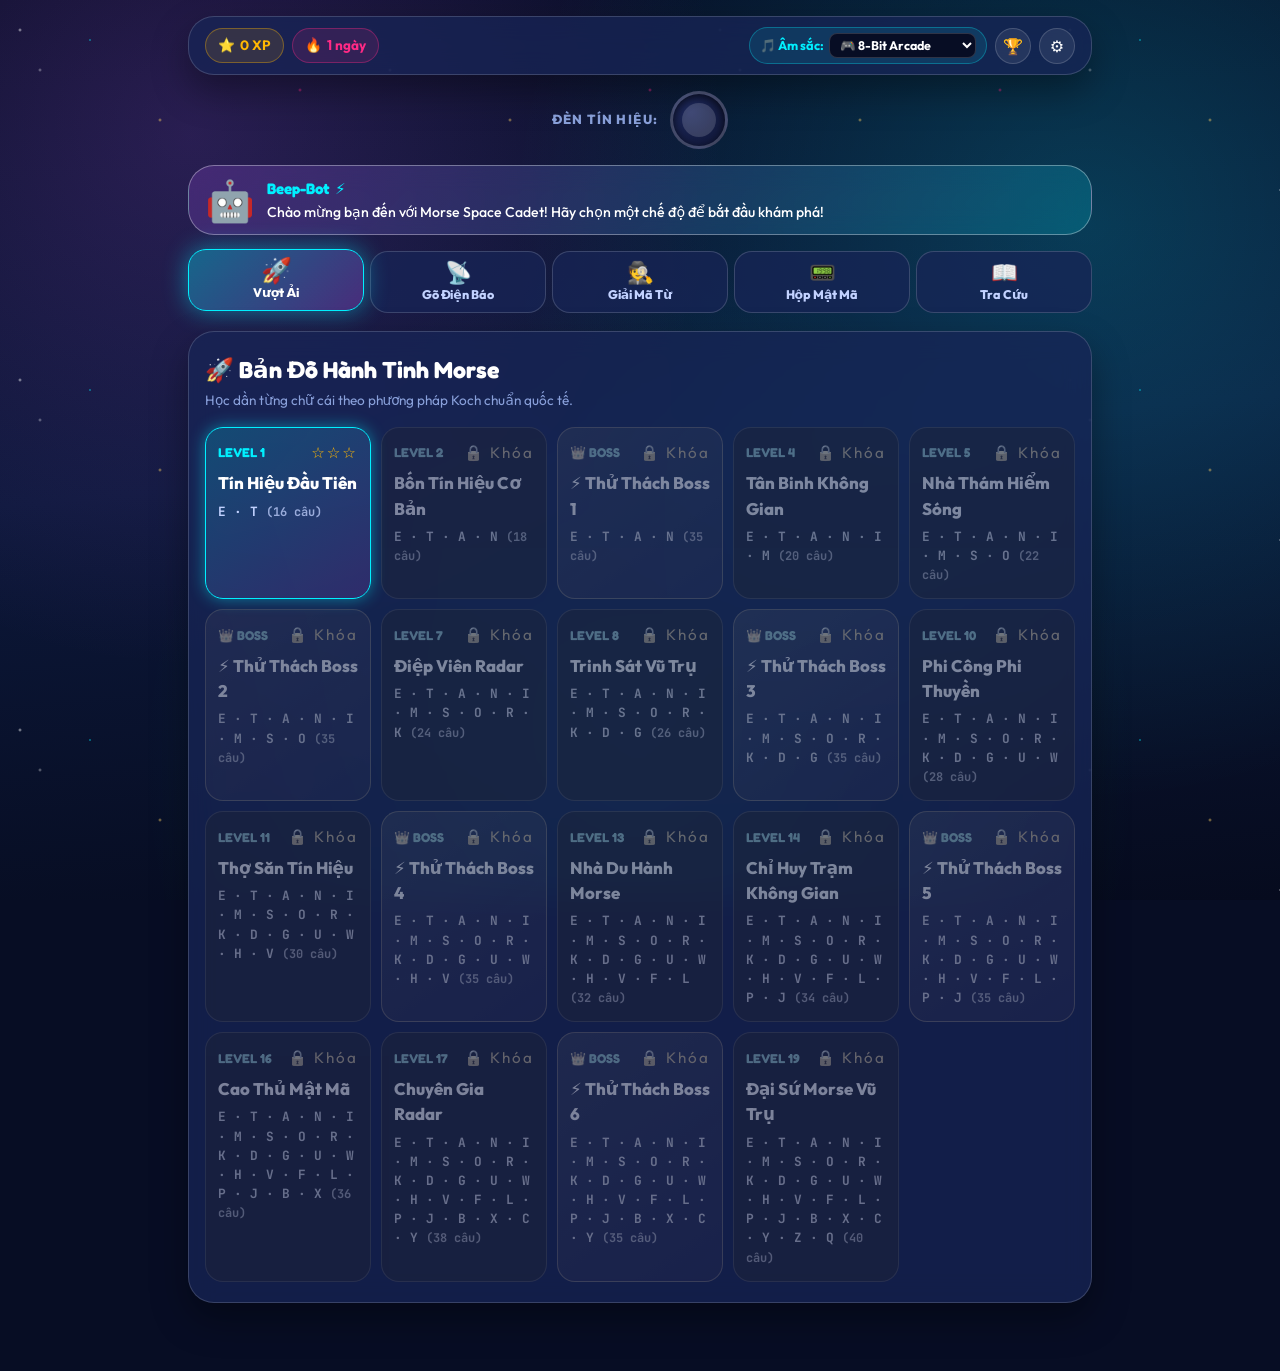
==== commit 86330888: "feat: preserve all 4 original sound skins and add 6 new delightful skins (crystal, bubble, kitty, ro" ====
--- a/index-standalone.html
+++ b/index-standalone.html
@@ -842,6 +842,79 @@
 }
 
 /* ==========================================================================
+   DECODER MODE TOGGLE & SENTENCE SLOTS STYLES
+   ========================================================================== */
+.decoder-mode-toggle {
+  display: flex;
+  gap: 10px;
+  justify-content: center;
+  margin-bottom: 12px;
+  flex-wrap: wrap;
+}
+
+.mode-pill {
+  padding: 8px 18px;
+  background: rgba(255, 255, 255, 0.08);
+  border: 1px solid rgba(255, 255, 255, 0.18);
+  border-radius: var(--radius-full);
+  color: var(--text-secondary);
+  font-family: var(--font-family-display);
+  font-weight: 700;
+  font-size: 0.95rem;
+  cursor: pointer;
+  transition: var(--transition-bounce);
+}
+
+.mode-pill:hover {
+  background: rgba(0, 240, 255, 0.15);
+  border-color: var(--neon-cyan);
+  color: #fff;
+  transform: translateY(-2px);
+}
+
+.mode-pill.active {
+  background: linear-gradient(135deg, rgba(0, 240, 255, 0.25), rgba(157, 78, 221, 0.35));
+  border-color: var(--neon-cyan);
+  color: #fff;
+  box-shadow: 0 0 16px var(--neon-cyan-glow);
+}
+
+.decoder-controls-row {
+  display: flex;
+  gap: 10px;
+  flex-wrap: wrap;
+  justify-content: center;
+}
+
+.mystery-sentence-container {
+  display: flex;
+  flex-wrap: wrap;
+  gap: 14px 18px;
+  justify-content: center;
+  align-items: center;
+  max-width: 960px;
+  width: 100%;
+  padding: 10px;
+}
+
+.mystery-word-group {
+  display: flex;
+  gap: 6px;
+  align-items: center;
+  background: rgba(255, 255, 255, 0.04);
+  padding: 8px 10px;
+  border-radius: var(--radius-md);
+  border: 1px solid rgba(255, 255, 255, 0.08);
+  box-shadow: 0 4px 12px rgba(0, 0, 0, 0.2);
+}
+
+.mystery-slot.sentence-slot {
+  width: clamp(32px, 8vw, 44px);
+  height: clamp(42px, 11vw, 56px);
+  font-size: clamp(1.2rem, 4vw, 1.6rem);
+}
+
+/* ==========================================================================
    TRANSLATOR & BROADCASTER
    ========================================================================== */
 
@@ -1376,6 +1449,12 @@
             <option value="laser">🚀 Laser Blaster</option>
             <option value="sonar">🛸 Cosmic Sonar</option>
             <option value="classic">📻 Cổ Điển LCWO</option>
+            <option value="crystal">🔔 Chuông Pha Lê</option>
+            <option value="bubble">🫧 Bong Bóng Nước</option>
+            <option value="kitty">🐱 Mèo Meo Meo</option>
+            <option value="robot">🤖 Robot Bíp Bọp</option>
+            <option value="marimba">🎹 Đàn Marimba</option>
+            <option value="plasma">⚡ Tia Sét Plasma</option>
           </select>
         </div>
 
@@ -1540,23 +1619,30 @@
     <section id="viewWordDecoder" class="game-card hidden">
       <div class="card-header">
         <div>
-          <h2 class="card-title">🕵️ Điệp Viên Giải Mã Từ Bí Mật</h2>
-          <p class="card-subtitle">Nghe từng ký tự để ghép thành từ vựng hoàn chỉnh.</p>
+          <h2 class="card-title">🕵️ Điệp Viên Giải Mã Mật Thư (Không Gợi Ý)</h2>
+          <p class="card-subtitle">Luyện đôi tai mật vụ: Lắng nghe tín hiệu âm thanh Morse để tự giải mã từ và câu dài.</p>
         </div>
-        <button class="btn btn-accent btn-sm" id="wordNextMissionBtn">Từ Khác ↻</button>
+        <button class="btn btn-accent btn-sm" id="wordNextMissionBtn">Đổi Thử Thách ↻</button>
       </div>
 
+      <!-- Mode Selector: Từ Vựng vs Câu Dài 5-7 Từ -->
+      <div class="decoder-mode-toggle">
+        <button class="mode-pill active" id="btnDecoderModeWord">🔤 Từ Vựng (Không Gợi Ý)</button>
+        <button class="mode-pill" id="btnDecoderModeSentence">📜 Câu Dài 5-7 Từ (Không Gợi Ý)</button>
+      </div>
+
       <div class="word-mission-box">
-        <div class="word-clue-pill" id="wordCategoryClue">Chủ đề: Động vật · Gợi ý: "Bạn mèo kêu meo meo"</div>
-
-        <!-- Mystery Letter Slots -->
+        <div class="word-clue-pill" id="wordCategoryClue">🔒 Mật mã điệp viên: Cấp độ Không Gợi Ý · Lắng nghe tín hiệu để phá mã</div>
+
+        <!-- Mystery Letter Slots Container -->
         <div class="mystery-slots" id="wordMysterySlots"></div>
 
         <div id="wordFeedbackMsg" style="font-size: 1rem; font-weight: 800; color: var(--text-secondary); min-height: 24px;">Lắng nghe tín hiệu của ô đang sáng!</div>
 
-        <div style="display: flex; gap: 10px;">
+        <div class="decoder-controls-row">
           <button class="btn btn-primary" id="wordPlayLetterBtn">🔊 Nghe Ký Tự Này</button>
           <button class="btn btn-ghost" id="wordPlayFullBtn">🎵 Nghe Cả Từ</button>
+          <button class="btn btn-accent" id="wordPlaySentenceBtn" style="display: none;">🌌 Nghe Cả Câu</button>
         </div>
 
         <!-- Keyboard for Word Guesses -->
@@ -1877,6 +1963,33 @@
   { word: "WATER", clue: "Nguồn nước trong lành", category: "Thiên nhiên", icon: "💧" }
 ];
 
+
+/* ==========================================================================
+   SECRET SENTENCES FOR LONG SENTENCE DECODER (5-7 WORDS) - KHÔNG GỢI Ý
+   ========================================================================== */
+const SECRET_SENTENCES = [
+  { text: "HELLO WORLD HOW ARE YOU", vi: "Xin chào thế giới bạn khỏe không" },
+  { text: "CHUNG TA LA DONG DOI", vi: "Chúng ta là đồng đội" },
+  { text: "BAY VAO KHONG GIAN XANH", vi: "Bay vào không gian xanh" },
+  { text: "MAT MA BI MAT NGAN HA", vi: "Mật mã bí mật ngân hà" },
+  { text: "TIN HIEU CAP CUU VU TRU", vi: "Tín hiệu cấp cứu vũ trụ" },
+  { text: "CON TAU VU TRU BAY XA", vi: "Con tàu vũ trụ bay xa" },
+  { text: "HOC MA MORSE THAT LA VUI", vi: "Học mã Morse thật là vui" },
+  { text: "CHUC BAN MOT NGAY TOT LANH", vi: "Chúc bạn một ngày tốt lành" },
+  { text: "NGUOI HUNG NHI RAT DUNG CAM", vi: "Người hùng nhí rất dũng cảm" },
+  { text: "KHAM PHA BI MAT CUA VU TRU", vi: "Khám phá bí mật của vũ trụ" },
+  { text: "TIENG TIT TE VANG TRONG DEM", vi: "Tiếng tít te vang trong đêm" },
+  { text: "KHOA HOC GIUP CON NGUOI TIEN BO", vi: "Khoa học giúp con người tiến bộ" },
+  { text: "VE DEP KY DIEU CUA THIEN NHIEN", vi: "Vẻ đẹp kỳ diệu của thiên nhiên" },
+  { text: "VIET NAM DAT NUOC MEN YEU", vi: "Việt Nam đất nước mến yêu" },
+  { text: "NGHE TIENG MORSE VA GIAI MA", vi: "Nghe tiếng Morse và giải mã" },
+  { text: "THAM HIEM HANH TINH MOI LA", vi: "Thám hiểm hành tinh mới lạ" },
+  { text: "CO GANG KHONG BAO GIO BO CUOC", vi: "Cố gắng không bao giờ bỏ cuộc" },
+  { text: "DIEP VIEN TAI BA GIAI DUOC HET", vi: "Điệp viên tài ba giải được hết" },
+  { text: "TINH BAN LA MON QUA VO GIA", vi: "Tình bạn là món quà vô giá" },
+  { text: "VU TRU BAO LA DANG CHO DON", vi: "Vũ trụ bao la đang chờ đón" }
+];
+
 /* ==========================================================================
    12 BADGES / ACHIEVEMENTS
    ========================================================================== */
@@ -1965,6 +2078,7 @@
 
       // Configure Oscillator Waveform based on Sound Skin
       switch (this.currentSkin) {
+        // === 4 ÂM SẮC CŨ NGUYÊN BẢN ===
         case "arcade":
           osc.type = "square";
           osc.frequency.setValueAtTime(freq, now);
@@ -1989,6 +2103,62 @@
           break;
 
         case "classic":
+          osc.type = "sine";
+          osc.frequency.setValueAtTime(freq, now);
+          gain.gain.setValueAtTime(0.001, now);
+          gain.gain.linearRampToValueAtTime(0.3 * this.volume, now + 0.005);
+          break;
+
+        // === CÁC ÂM SẮC MỚI BỔ SUNG SIÊU VUI TAI ===
+        case "crystal": // Chuông Pha Lê ngân vang trong trẻo
+          osc.type = "sine";
+          osc.frequency.setValueAtTime(freq * 1.5, now);
+          gain.gain.setValueAtTime(0.001, now);
+          gain.gain.linearRampToValueAtTime(0.28 * this.volume, now + 0.004);
+          gain.gain.exponentialRampToValueAtTime(0.12 * this.volume, now + 0.08);
+          break;
+
+        case "bubble": // Bong Bóng Nước nảy lụp bụp dễ thương
+          osc.type = "sine";
+          osc.frequency.setValueAtTime(freq * 0.8, now);
+          osc.frequency.exponentialRampToValueAtTime(freq * 1.45, now + 0.04);
+          gain.gain.setValueAtTime(0.001, now);
+          gain.gain.linearRampToValueAtTime(0.26 * this.volume, now + 0.008);
+          break;
+
+        case "kitty": // Mèo Con Meo Meo vui nhộn
+          osc.type = "triangle";
+          osc.frequency.setValueAtTime(freq * 1.35, now);
+          osc.frequency.exponentialRampToValueAtTime(freq * 0.95, now + 0.09);
+          gain.gain.setValueAtTime(0.001, now);
+          gain.gain.linearRampToValueAtTime(0.22 * this.volume, now + 0.01);
+          break;
+
+        case "robot": // Robot Bíp Bọp R2-D2
+          osc.type = "sawtooth";
+          osc.frequency.setValueAtTime(freq * 1.6, now);
+          osc.frequency.setValueAtTime(freq * 0.9, now + 0.03);
+          osc.frequency.setValueAtTime(freq * 1.3, now + 0.06);
+          gain.gain.setValueAtTime(0.001, now);
+          gain.gain.linearRampToValueAtTime(0.18 * this.volume, now + 0.005);
+          break;
+
+        case "marimba": // Đàn Marimba Gõ Phím Ấm Áp
+          osc.type = "triangle";
+          osc.frequency.setValueAtTime(freq * 1.0, now);
+          gain.gain.setValueAtTime(0.001, now);
+          gain.gain.linearRampToValueAtTime(0.32 * this.volume, now + 0.003);
+          gain.gain.exponentialRampToValueAtTime(0.08 * this.volume, now + 0.06);
+          break;
+
+        case "plasma": // Tia Sét Plasma Năng Lượng
+          osc.type = "sawtooth";
+          osc.frequency.setValueAtTime(freq * 2.0, now);
+          osc.frequency.exponentialRampToValueAtTime(freq * 0.7, now + 0.07);
+          gain.gain.setValueAtTime(0.001, now);
+          gain.gain.linearRampToValueAtTime(0.2 * this.volume, now + 0.005);
+          break;
+
         default:
           osc.type = "sine";
           osc.frequency.setValueAtTime(freq, now);
@@ -2093,28 +2263,29 @@
   }
 
   /* ==========================================================================
-     GAME SOUND EFFECTS (SFX)
+     GAME SOUND EFFECTS (SFX) - VUI TAI & ĐA SẮC MÀU
      ========================================================================== */
   playSuccessChime() {
     this.init();
     if (!this.ctx || this.isMuted) return;
 
     const now = this.ctx.currentTime;
-    const freqs = [523.25, 659.25, 783.99, 1046.5]; // C5 - E5 - G5 - C6
+    // Âm thanh vút cao vui tai (Major 9th arpeggio lấp lánh C5 -> E5 -> G5 -> B5 -> C6)
+    const freqs = [523.25, 659.25, 783.99, 987.77, 1046.5];
     freqs.forEach((f, idx) => {
       const osc = this.ctx.createOscillator();
       const gain = this.ctx.createGain();
       osc.type = "triangle";
-      osc.frequency.setValueAtTime(f, now + idx * 0.07);
-
-      gain.gain.setValueAtTime(0.001, now + idx * 0.07);
-      gain.gain.linearRampToValueAtTime(0.22 * this.volume, now + idx * 0.07 + 0.02);
-      gain.gain.exponentialRampToValueAtTime(0.001, now + idx * 0.07 + 0.28);
+      osc.frequency.setValueAtTime(f, now + idx * 0.06);
+
+      gain.gain.setValueAtTime(0.001, now + idx * 0.06);
+      gain.gain.linearRampToValueAtTime(0.24 * this.volume, now + idx * 0.06 + 0.02);
+      gain.gain.exponentialRampToValueAtTime(0.001, now + idx * 0.06 + 0.32);
 
       osc.connect(gain);
       gain.connect(this.ctx.destination);
-      osc.start(now + idx * 0.07);
-      osc.stop(now + idx * 0.07 + 0.3);
+      osc.start(now + idx * 0.06);
+      osc.stop(now + idx * 0.06 + 0.35);
     });
   }
 
@@ -2123,20 +2294,78 @@
     if (!this.ctx || this.isMuted) return;
 
     const now = this.ctx.currentTime;
+    // Âm thanh hoạt hình vui nhộn (Cartoon spring boing slide)
     const osc = this.ctx.createOscillator();
     const gain = this.ctx.createGain();
 
-    osc.type = "sawtooth";
-    osc.frequency.setValueAtTime(220, now);
-    osc.frequency.linearRampToValueAtTime(140, now + 0.25);
-
-    gain.gain.setValueAtTime(0.2 * this.volume, now);
-    gain.gain.exponentialRampToValueAtTime(0.001, now + 0.25);
+    osc.type = "sine";
+    osc.frequency.setValueAtTime(280, now);
+    osc.frequency.exponentialRampToValueAtTime(360, now + 0.08);
+    osc.frequency.exponentialRampToValueAtTime(160, now + 0.28);
+
+    gain.gain.setValueAtTime(0.22 * this.volume, now);
+    gain.gain.exponentialRampToValueAtTime(0.001, now + 0.28);
 
     osc.connect(gain);
     gain.connect(this.ctx.destination);
     osc.start(now);
-    osc.stop(now + 0.26);
+    osc.stop(now + 0.29);
+  }
+
+  playLetterPop() {
+    this.init();
+    if (!this.ctx || this.isMuted) return;
+    const now = this.ctx.currentTime;
+    const osc = this.ctx.createOscillator();
+    const gain = this.ctx.createGain();
+
+    // Tiếng bọt bóng gõ phím cực vui tai
+    osc.type = "sine";
+    osc.frequency.setValueAtTime(800, now);
+    osc.frequency.exponentialRampToValueAtTime(1300, now + 0.03);
+
+    gain.gain.setValueAtTime(0.12 * this.volume, now);
+    gain.gain.exponentialRampToValueAtTime(0.001, now + 0.035);
+
+    osc.connect(gain);
+    gain.connect(this.ctx.destination);
+    osc.start(now);
+    osc.stop(now + 0.04);
+  }
+
+  playSentenceVictoryFanfare() {
+    this.init();
+    if (!this.ctx || this.isMuted) return;
+
+    // Giai điệu chiến thắng 8-bit hoành tráng khi giải mã xong câu dài
+    const notes = [
+      { f: 523.25, d: 0.1 },  // C5
+      { f: 659.25, d: 0.1 },  // E5
+      { f: 783.99, d: 0.1 },  // G5
+      { f: 1046.5, d: 0.15 }, // C6
+      { f: 880.00, d: 0.12 }, // A5
+      { f: 987.77, d: 0.12 }, // B5
+      { f: 1046.5, d: 0.45 }, // C6
+      { f: 1318.5, d: 0.6 }   // E6
+    ];
+
+    let t = this.ctx.currentTime;
+    notes.forEach((n) => {
+      const osc = this.ctx.createOscillator();
+      const gain = this.ctx.createGain();
+      osc.type = "triangle";
+      osc.frequency.setValueAtTime(n.f, t);
+
+      gain.gain.setValueAtTime(0.001, t);
+      gain.gain.linearRampToValueAtTime(0.25 * this.volume, t + 0.02);
+      gain.gain.exponentialRampToValueAtTime(0.001, t + n.d);
+
+      osc.connect(gain);
+      gain.connect(this.ctx.destination);
+      osc.start(t);
+      osc.stop(t + n.d + 0.04);
+      t += n.d + 0.02;
+    });
   }
 
   playLevelUpFanfare() {
@@ -2144,12 +2373,11 @@
     if (!this.ctx || this.isMuted) return;
 
     const notes = [
-      { f: 523.25, d: 0.12 }, // C5
-      { f: 523.25, d: 0.12 }, // C5
-      { f: 523.25, d: 0.12 }, // C5
-      { f: 659.25, d: 0.28 }, // E5
-      { f: 783.99, d: 0.28 }, // G5
-      { f: 1046.5, d: 0.55 }  // C6
+      { f: 523.25, d: 0.12 },
+      { f: 523.25, d: 0.12 },
+      { f: 659.25, d: 0.22 },
+      { f: 783.99, d: 0.22 },
+      { f: 1046.5, d: 0.55 }
     ];
 
     let t = this.ctx.currentTime;
@@ -2172,21 +2400,7 @@
   }
 
   playClickTap() {
-    this.init();
-    if (!this.ctx || this.isMuted) return;
-    const now = this.ctx.currentTime;
-    const osc = this.ctx.createOscillator();
-    const gain = this.ctx.createGain();
-
-    osc.type = "sine";
-    osc.frequency.setValueAtTime(800, now);
-    gain.gain.setValueAtTime(0.1 * this.volume, now);
-    gain.gain.exponentialRampToValueAtTime(0.001, now + 0.03);
-
-    osc.connect(gain);
-    gain.connect(this.ctx.destination);
-    osc.start(now);
-    osc.stop(now + 0.04);
+    this.playLetterPop();
   }
 
   _sleep(ms) {
@@ -3283,51 +3497,124 @@
 
 class WordDecoderMode {
   constructor() {
+    this.mode = "word"; // "word" or "sentence"
     this.wordData = null;
-    this.currentLetterIdx = 0;
+    this.sentenceData = null;
+    this.sentenceWords = [];
+    this.flatLetters = []; // [{ char, wordIdx, charIdx, globalIdx }]
+    this.currentIdx = 0;
     this.isLocked = false;
-    this.completedWords = 0;
+    this.completedMissions = 0;
   }
 
   init() {
-    const playWordBtn = document.getElementById("wordPlayLetterBtn");
+    // Mode toggles
+    const btnWord = document.getElementById("btnDecoderModeWord");
+    const btnSent = document.getElementById("btnDecoderModeSentence");
+    if (btnWord && btnSent) {
+      btnWord.addEventListener("click", () => this.switchMode("word"));
+      btnSent.addEventListener("click", () => this.switchMode("sentence"));
+    }
+
+    const playLetterBtn = document.getElementById("wordPlayLetterBtn");
+    if (playLetterBtn) {
+      playLetterBtn.addEventListener("click", () => this.playCurrentLetterAudio());
+    }
+
+    const playWordBtn = document.getElementById("wordPlayFullBtn");
     if (playWordBtn) {
-      playWordBtn.addEventListener("click", () => this.playCurrentLetterAudio());
-    }
-
-    const playFullBtn = document.getElementById("wordPlayFullBtn");
-    if (playFullBtn) {
-      playFullBtn.addEventListener("click", () => this.playFullWordAudio());
-    }
-
-    const nextWordBtn = document.getElementById("wordNextMissionBtn");
-    if (nextWordBtn) {
-      nextWordBtn.addEventListener("click", () => this.startNewWord());
-    }
-  }
-
-  startNewWord() {
+      playWordBtn.addEventListener("click", () => this.playCurrentWordAudio());
+    }
+
+    const playSentenceBtn = document.getElementById("wordPlaySentenceBtn");
+    if (playSentenceBtn) {
+      playSentenceBtn.addEventListener("click", () => this.playFullSentenceAudio());
+    }
+
+    const nextMissionBtn = document.getElementById("wordNextMissionBtn");
+    if (nextMissionBtn) {
+      nextMissionBtn.addEventListener("click", () => this.startNewMission());
+    }
+  }
+
+  switchMode(newMode) {
+    if (this.mode === newMode) return;
+    this.mode = newMode;
+    soundEngine.playLetterPop();
+
+    const btnWord = document.getElementById("btnDecoderModeWord");
+    const btnSent = document.getElementById("btnDecoderModeSentence");
+    if (btnWord && btnSent) {
+      btnWord.classList.toggle("active", this.mode === "word");
+      btnSent.classList.toggle("active", this.mode === "sentence");
+    }
+
+    const playSentenceBtn = document.getElementById("wordPlaySentenceBtn");
+    const playWordBtn = document.getElementById("wordPlayFullBtn");
+    if (this.mode === "sentence") {
+      if (playSentenceBtn) playSentenceBtn.style.display = "inline-flex";
+      if (playWordBtn) playWordBtn.textContent = "🎵 Nghe Từ Này";
+    } else {
+      if (playSentenceBtn) playSentenceBtn.style.display = "none";
+      if (playWordBtn) playWordBtn.textContent = "🎵 Nghe Cả Từ";
+    }
+
+    this.startNewMission();
+  }
+
+  startNewMission() {
     this.isLocked = false;
-    this.currentLetterIdx = 0;
-
-    // Pick random secret word
+    this.currentIdx = 0;
+
+    if (this.mode === "word") {
+      this.startWordMission();
+    } else {
+      this.startSentenceMission();
+    }
+
+    this.renderKeyboard();
+  }
+
+  startWordMission() {
     const randomIndex = Math.floor(Math.random() * SECRET_WORDS.length);
     this.wordData = SECRET_WORDS[randomIndex];
 
-    document.getElementById("wordCategoryClue").textContent = `Chủ đề: ${this.wordData.category} · Gợi ý: "${this.wordData.clue}"`;
-    document.getElementById("wordFeedbackMsg").textContent = "Lắng nghe tín hiệu của ô đang chọn!";
-
-    this.renderSlots();
-    this.renderKeyboard();
-
-    visualEngine.setMascotState(`Nhiệm vụ bí mật: Hãy giải mã từ ${this.wordData.word.length} chữ cái này!`, "thinking");
-
-    setTimeout(() => {
-      this.playCurrentLetterAudio();
-    }, 400);
-  }
-
-  renderSlots() {
+    // KHÔNG THÊM GỢI Ý - BẢO MẬT TUYỆT ĐỐI CHO ĐIỆP VIÊN
+    document.getElementById("wordCategoryClue").innerHTML = `🔒 MẬT MÃ TỪ VỰNG · <b style="color:var(--neon-cyan)">KHÔNG GỢI Ý</b> · ${this.wordData.word.length} KÝ TỰ`;
+    document.getElementById("wordFeedbackMsg").textContent = "Lắng nghe tín hiệu âm thanh của ô đang sáng!";
+
+    this.renderWordSlots();
+    visualEngine.setMascotState(`Nhiệm vụ bí mật: Lắng nghe và giải mã từ ${this.wordData.word.length} chữ cái này!`, "thinking");
+
+    setTimeout(() => this.playCurrentLetterAudio(), 400);
+  }
+
+  startSentenceMission() {
+    const randomIndex = Math.floor(Math.random() * SECRET_SENTENCES.length);
+    this.sentenceData = SECRET_SENTENCES[randomIndex];
+    this.sentenceWords = this.sentenceData.text.split(" ");
+
+    // Flatten letters for indexing
+    this.flatLetters = [];
+    let gIdx = 0;
+    this.sentenceWords.forEach((word, wIdx) => {
+      [...word].forEach((char, cIdx) => {
+        this.flatLetters.push({ char, wordIdx: wIdx, charIdx: cIdx, globalIdx: gIdx });
+        gIdx++;
+      });
+    });
+
+    // KHÔNG THÊM GỢI Ý NGHĨA - BẢO MẬT TUYỆT ĐỐI CHO ĐIỆP VIÊN
+    document.getElementById("wordCategoryClue").innerHTML = `🔒 MẬT MÃ CÂU DÀI · <b style="color:var(--neon-cyan)">KHÔNG GỢI Ý</b> · ${this.sentenceWords.length} TỪ · ${this.flatLetters.length} KÝ TỰ`;
+    document.getElementById("wordFeedbackMsg").textContent = "Điện tín dài 5-7 chữ! Lắng nghe và giải mã từng từ.";
+
+    this.renderSentenceSlots();
+    visualEngine.setMascotState(`Điện tín vũ trụ: ${this.sentenceWords.length} chữ cái đang chờ bạn giải mã!`, "thinking");
+
+    setTimeout(() => this.playCurrentLetterAudio(), 400);
+  }
+
+  renderWordSlots() {
     const container = document.getElementById("wordMysterySlots");
     if (!container) return;
     container.innerHTML = "";
@@ -3336,10 +3623,38 @@
     letters.forEach((char, idx) => {
       const slot = document.createElement("div");
       slot.className = `mystery-slot ${idx === 0 ? "current" : ""}`;
-      slot.id = `wordSlot_${idx}`;
+      slot.id = `slot_${idx}`;
       slot.textContent = "?";
       container.appendChild(slot);
     });
+  }
+
+  renderSentenceSlots() {
+    const container = document.getElementById("wordMysterySlots");
+    if (!container) return;
+    container.innerHTML = "";
+
+    const sentenceBox = document.createElement("div");
+    sentenceBox.className = "mystery-sentence-container";
+
+    let letterCounter = 0;
+    this.sentenceWords.forEach((word, wIdx) => {
+      const wordGroup = document.createElement("div");
+      wordGroup.className = "mystery-word-group";
+
+      [...word].forEach((char, cIdx) => {
+        const slot = document.createElement("div");
+        slot.className = `mystery-slot sentence-slot ${letterCounter === 0 ? "current" : ""}`;
+        slot.id = `slot_${letterCounter}`;
+        slot.textContent = "?";
+        wordGroup.appendChild(slot);
+        letterCounter++;
+      });
+
+      sentenceBox.appendChild(wordGroup);
+    });
+
+    container.appendChild(sentenceBox);
   }
 
   renderKeyboard() {
@@ -3365,64 +3680,136 @@
   }
 
   playCurrentLetterAudio() {
+    soundEngine.init();
+    if (this.mode === "word") {
+      if (!this.wordData) return;
+      const char = this.wordData.word[this.currentIdx];
+      soundEngine.playMorse(MORSE[char]);
+    } else {
+      if (!this.flatLetters[this.currentIdx]) return;
+      const char = this.flatLetters[this.currentIdx].char;
+      soundEngine.playMorse(MORSE[char]);
+    }
+  }
+
+  playCurrentWordAudio() {
+    soundEngine.init();
+    if (this.mode === "word") {
+      if (!this.wordData) return;
+      const code = [...this.wordData.word].map(c => MORSE[c]).join(" ");
+      soundEngine.playMorse(code);
+    } else {
+      if (!this.flatLetters[this.currentIdx]) return;
+      const wIdx = this.flatLetters[this.currentIdx].wordIdx;
+      const word = this.sentenceWords[wIdx];
+      const code = [...word].map(c => MORSE[c]).join(" ");
+      soundEngine.playMorse(code);
+    }
+  }
+
+  playFullSentenceAudio() {
+    soundEngine.init();
+    if (this.mode === "sentence" && this.sentenceWords.length > 0) {
+      // Dấu gạch chéo '/' biểu thị khoảng nghỉ 7-dit giữa các từ
+      const sentenceMorse = this.sentenceWords
+        .map(w => [...w].map(c => MORSE[c]).join(" "))
+        .join(" / ");
+      soundEngine.playMorse(sentenceMorse);
+    }
+  }
+
+  handleKeyClick(selectedChar, btnEl) {
+    if (this.isLocked) return;
+    soundEngine.init();
+    soundEngine.playLetterPop();
+
+    if (this.mode === "word") {
+      this.handleWordKey(selectedChar, btnEl);
+    } else {
+      this.handleSentenceKey(selectedChar, btnEl);
+    }
+  }
+
+  handleWordKey(selectedChar, btnEl) {
     if (!this.wordData) return;
-    const targetChar = this.wordData.word[this.currentLetterIdx];
-    const code = MORSE[targetChar];
-    soundEngine.playMorse(code);
-  }
-
-  playFullWordAudio() {
-    if (!this.wordData) return;
-    const fullCode = [...this.wordData.word].map((c) => MORSE[c]).join(" ");
-    soundEngine.playMorse(fullCode);
-  }
-
-  handleKeyClick(selectedChar, btnEl) {
-    if (this.isLocked || !this.wordData) return;
-    soundEngine.init();
-
-    const expectedChar = this.wordData.word[this.currentLetterIdx];
+    const expectedChar = this.wordData.word[this.currentIdx];
 
     if (selectedChar === expectedChar) {
-      // Correct letter slot!
       soundEngine.playSuccessChime();
       storage.addXp(10);
 
-      const slot = document.getElementById(`wordSlot_${this.currentLetterIdx}`);
+      const slot = document.getElementById(`slot_${this.currentIdx}`);
       if (slot) {
         slot.textContent = expectedChar;
         slot.classList.remove("current");
         slot.classList.add("revealed");
       }
 
-      this.currentLetterIdx++;
-
-      // Check if full word solved!
-      if (this.currentLetterIdx >= this.wordData.word.length) {
+      this.currentIdx++;
+
+      if (this.currentIdx >= this.wordData.word.length) {
         this.solveWordSuccess();
       } else {
-        // Move to next slot
-        const nextSlot = document.getElementById(`wordSlot_${this.currentLetterIdx}`);
+        const nextSlot = document.getElementById(`slot_${this.currentIdx}`);
         if (nextSlot) nextSlot.classList.add("current");
 
-        document.getElementById("wordFeedbackMsg").textContent = `Chính xác! Tiếp tục giải chữ thứ ${this.currentLetterIdx + 1}.`;
-        setTimeout(() => this.playCurrentLetterAudio(), 500);
+        document.getElementById("wordFeedbackMsg").textContent = `Chính xác! Tiếp tục giải chữ thứ ${this.currentIdx + 1}.`;
+        setTimeout(() => this.playCurrentLetterAudio(), 450);
       }
     } else {
-      // Wrong letter
       soundEngine.playWrongBoop();
       if (btnEl) btnEl.classList.add("wrong-burst");
       document.getElementById("wordFeedbackMsg").textContent = `Chưa đúng! Hãy nghe lại chữ này nhé.`;
       setTimeout(() => {
         if (btnEl) btnEl.classList.remove("wrong-burst");
         this.playCurrentLetterAudio();
-      }, 600);
+      }, 550);
+    }
+  }
+
+  handleSentenceKey(selectedChar, btnEl) {
+    if (!this.flatLetters[this.currentIdx]) return;
+    const item = this.flatLetters[this.currentIdx];
+    const expectedChar = item.char;
+
+    if (selectedChar === expectedChar) {
+      soundEngine.playSuccessChime();
+      storage.addXp(10);
+
+      const slot = document.getElementById(`slot_${this.currentIdx}`);
+      if (slot) {
+        slot.textContent = expectedChar;
+        slot.classList.remove("current");
+        slot.classList.add("revealed");
+      }
+
+      this.currentIdx++;
+
+      if (this.currentIdx >= this.flatLetters.length) {
+        this.solveSentenceSuccess();
+      } else {
+        const nextSlot = document.getElementById(`slot_${this.currentIdx}`);
+        if (nextSlot) nextSlot.classList.add("current");
+
+        const nextWordIdx = this.flatLetters[this.currentIdx].wordIdx;
+        const currentWordNum = nextWordIdx + 1;
+        document.getElementById("wordFeedbackMsg").textContent = `Đúng rồi! Đang giải từ thứ ${currentWordNum}/${this.sentenceWords.length}.`;
+        setTimeout(() => this.playCurrentLetterAudio(), 450);
+      }
+    } else {
+      soundEngine.playWrongBoop();
+      if (btnEl) btnEl.classList.add("wrong-burst");
+      document.getElementById("wordFeedbackMsg").textContent = `Chưa đúng! Lắng nghe lại tín hiệu Morse nhé.`;
+      setTimeout(() => {
+        if (btnEl) btnEl.classList.remove("wrong-burst");
+        this.playCurrentLetterAudio();
+      }, 550);
     }
   }
 
   solveWordSuccess() {
     this.isLocked = true;
-    this.completedWords++;
+    this.completedMissions++;
     storage.data.wordsDecodedCount = (storage.data.wordsDecodedCount || 0) + 1;
     storage.addXp(50);
 
@@ -3438,13 +3825,13 @@
     modal.className = "modal-overlay";
     modal.innerHTML = `
       <div class="modal-box">
-        <div class="modal-icon">${this.wordData.icon}</div>
+        <div class="modal-icon">${this.wordData.icon || "🎉"}</div>
         <div class="modal-title">${this.wordData.word}</div>
-        <p style="font-size:1.1rem; color:var(--neon-cyan); margin-bottom: 8px;">"${this.wordData.clue}"</p>
-        <p class="modal-desc">Bạn vừa giải mã thành công bức điện tín bí mật!</p>
-        <p style="color:var(--neon-amber); font-weight:800; margin-bottom: 20px;">+50 XP Thưởng</p>
+        <p style="font-size:1.15rem; color:var(--neon-green); font-weight:800; margin-bottom: 8px;">✨ GIẢI MÃ THÀNH CÔNG (KHÔNG GỢI Ý)!</p>
+        <p class="modal-desc">Đôi tai mật vụ xuất sắc! Bạn đã phá vỡ bức mật thư bằng chính khả năng nghe Morse.</p>
+        <p style="color:var(--neon-amber); font-weight:800; margin-bottom: 20px;">+50 XP Thưởng Điệp Viên</p>
         <div class="modal-actions">
-          <button class="btn btn-primary btn-lg" id="wordNextModalBtn">Từ Bí Mật Tiếp Theo 🚀</button>
+          <button class="btn btn-primary btn-lg" id="wordNextModalBtn">Từ Tiếp Theo 🚀</button>
         </div>
       </div>
     `;
@@ -3452,7 +3839,39 @@
     document.body.appendChild(modal);
     modal.querySelector("#wordNextModalBtn").addEventListener("click", () => {
       modal.remove();
-      this.startNewWord();
+      this.startNewMission();
+    });
+  }
+
+  solveSentenceSuccess() {
+    this.isLocked = true;
+    this.completedMissions++;
+    storage.data.sentencesDecodedCount = (storage.data.sentencesDecodedCount || 0) + 1;
+    storage.addXp(150);
+
+    visualEngine.launchConfetti();
+    soundEngine.playSentenceVictoryFanfare();
+    visualEngine.setMascotState(`Tuyệt đỉnh! Bạn vừa giải mã thành công toàn bộ câu điện tín dài!`, "cheer");
+
+    const modal = document.createElement("div");
+    modal.className = "modal-overlay";
+    modal.innerHTML = `
+      <div class="modal-box" style="max-width: 520px;">
+        <div class="modal-icon">🌌</div>
+        <div class="modal-title" style="font-size: 1.6rem; letter-spacing: 2px;">${this.sentenceData.text}</div>
+        <p style="font-size:1.1rem; color:var(--neon-cyan); margin-bottom: 8px;">Dịch nghĩa: "${this.sentenceData.vi}"</p>
+        <p class="modal-desc">Bản lĩnh của một chuyên gia điện tín thực thụ! Bạn đã phá mã thành công một bức điện tín dài 5-7 chữ hoàn toàn không cần gợi ý.</p>
+        <p style="color:var(--neon-amber); font-weight:800; font-size: 1.2rem; margin-bottom: 20px;">+150 XP Thưởng Đại Sứ Vũ Trụ</p>
+        <div class="modal-actions">
+          <button class="btn btn-primary btn-lg" id="wordNextModalBtn">Câu Mật Mã Tiếp Theo 🚀</button>
+        </div>
+      </div>
+    `;
+
+    document.body.appendChild(modal);
+    modal.querySelector("#wordNextModalBtn").addEventListener("click", () => {
+      modal.remove();
+      this.startNewMission();
     });
   }
 }
